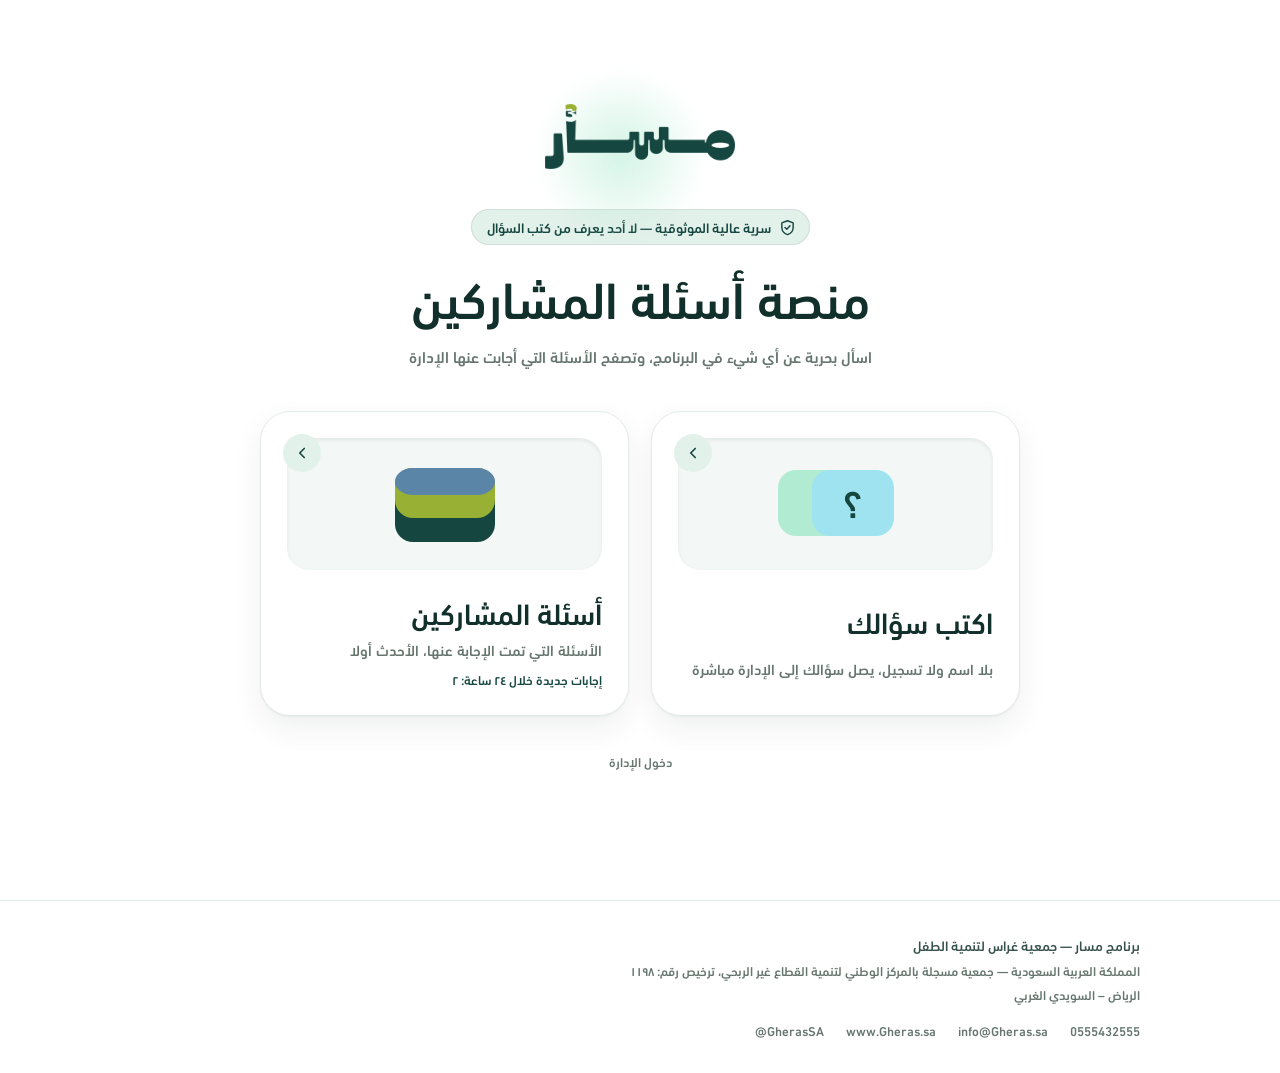
==== masar/public/index.html @ c7482630 "Masar: white background, remove pattern, default to light mode Co-Authored-By: Claude Opus 5.5 <nore" ====
<!doctype html>
<html lang="ar" dir="rtl">
<head>
  <meta charset="utf-8">
  <meta name="viewport" content="width=device-width, initial-scale=1, viewport-fit=cover">
  <meta name="theme-color" content="#FFFFFF">
  <meta name="robots" content="noindex, nofollow">
  <meta name="referrer" content="no-referrer">
  <title>أسئلة مسار</title>
  <link rel="icon" type="image/png" sizes="32x32" href="assets/favicon-32.png">
  <link rel="icon" type="image/png" sizes="64x64" href="assets/favicon-64.png">
  <link rel="apple-touch-icon" href="assets/apple-touch-icon.png">
  <link rel="preload" href="assets/fonts/din-next-arabic.woff2" as="font" type="font/woff2" crossorigin>
  <script>
    try { var t = localStorage.getItem("masar-theme"); document.documentElement.setAttribute("data-theme", t === "dark" ? "dark" : "light"); } catch (e) { document.documentElement.setAttribute("data-theme", "light"); }
  </script>
  <link rel="stylesheet" href="styles.css">
</head>
<body>

  <!-- الشريط العلوي -->
  <header class="topbar" id="topbar" hidden>
    <div class="topbar-inner">
      <a href="#" aria-label="الرئيسية"><img class="topbar-logo logo-color" src="assets/logo.png" alt="مسار"><img class="topbar-logo logo-white" src="assets/logo-white.png" alt="" aria-hidden="true"></a>
      <div class="topbar-title" id="topbarTitle"></div>
      <div class="topbar-end">
        <button class="topbar-back" id="backBtn" type="button"><svg viewBox="0 0 24 24" aria-hidden="true"><path d="m9 6 6 6-6 6"/></svg>الرئيسية</button>
        <button class="tt" id="themeToggle" type="button" aria-label="الوضع الليلي" aria-pressed="false">
          <span class="tt-hole" aria-hidden="true"></span>
          <svg class="tt-man" viewBox="0 0 12 22" aria-hidden="true">
            <circle cx="6" cy="3.2" r="2.6"/>
            <path class="tt-body" d="M6 6v7.5"/>
            <path class="tt-arm" d="M6 8.5 3 11.5M6 8.5l3 3"/>
            <path class="tt-leg tt-leg-a" d="M6 13.5 3.6 20"/>
            <path class="tt-leg tt-leg-b" d="M6 13.5 8.4 20"/>
          </svg>
          <span class="tt-knob" aria-hidden="true">
            <svg class="tt-sun" viewBox="0 0 24 24"><circle cx="12" cy="12" r="4.6"/><path d="M12 2.5v2.4M12 19.1v2.4M2.5 12h2.4M19.1 12h2.4M5.3 5.3 7 7M17 17l1.7 1.7M5.3 18.7 7 17M17 7l1.7-1.7"/></svg>
            <svg class="tt-moon" viewBox="0 0 24 24"><path d="M20 14.6A8.2 8.2 0 0 1 9.4 4a8.2 8.2 0 1 0 10.6 10.6Z"/></svg>
          </span>
        </button>
      </div>
    </div>
    <div class="progress" aria-hidden="true"><span id="progressFill"></span></div>
  </header>

  <main id="app">

    <!-- الرئيسية: الأيقونتان -->
    <section class="screen stage home" id="screenHome">
      <div class="stage-inner">
        <div class="stage-logo">
          <span class="halo" aria-hidden="true"></span>
          <img class="logo-color" src="assets/logo.png" alt="مسار"><img class="logo-white" src="assets/logo-white.png" alt="" aria-hidden="true">
        </div>
        <p class="trust-badge"><svg viewBox="0 0 24 24" aria-hidden="true"><path d="M12 2.5 4 5.5v6c0 5 3.4 9 8 10.5 4.6-1.5 8-5.5 8-10.5v-6l-8-3Z"/><path d="m8.5 12 2.5 2.5 4.5-5"/></svg>سرية عالية الموثوقية — لا أحد يعرف من كتب السؤال</p>
        <h1 class="stage-title">منصة أسئلة المشاركين</h1>
        <p class="stage-sub">اسأل بحرية عن أي شيء في البرنامج، وتصفح الأسئلة التي أجابت عنها الإدارة</p>

        <div class="tiles">
          <a class="tile" href="#ask" id="tileAsk">
            <span class="tile-go" aria-hidden="true"><svg viewBox="0 0 24 24"><path d="M15 6l-6 6 6 6"/></svg></span>
            <span class="tile-art" aria-hidden="true">
              <svg class="art-ask" viewBox="0 0 128 96">
                <rect class="back" x="6" y="14" width="74" height="66" rx="18"/>
                <rect class="front" x="40" y="14" width="82" height="66" rx="18"/>
                <path class="ln" d="M58 38h46"/>
                <path class="ln ln2" d="M58 55h30"/>
                <text class="qm" x="81" y="62" text-anchor="middle" font-size="40" font-family="Brand, sans-serif">؟</text>
                <g class="pen"><path d="M92 62 108 46l6 6-16 16-8 2Z"/></g>
              </svg>
            </span>
            <span class="tile-title">اكتب سؤالك</span>
            <span class="tile-sub">بلا اسم ولا تسجيل، يصل سؤالك إلى الإدارة مباشرة</span>
          </a>
          <a class="tile" href="#questions" id="tileList">
            <span class="tile-go" aria-hidden="true"><svg viewBox="0 0 24 24"><path d="M15 6l-6 6 6 6"/></svg></span>
            <span class="tile-art" aria-hidden="true">
              <svg class="art-list" viewBox="0 0 128 96">
                <g class="l1"><rect x="14" y="12" width="100" height="74" rx="18"/><rect class="dot" x="30" y="70" width="40" height="5" rx="2.5"/></g>
                <g class="l2"><rect x="14" y="12" width="100" height="50" rx="18"/><rect class="dot" x="30" y="47" width="54" height="5" rx="2.5"/></g>
                <g class="l3"><rect x="14" y="12" width="100" height="27" rx="18"/><rect class="dot" x="30" y="23" width="62" height="5" rx="2.5"/></g>
              </svg>
            </span>
            <span class="tile-title">أسئلة المشاركين</span>
            <span class="tile-sub">الأسئلة التي تمت الإجابة عنها، الأحدث أولا</span>
            <span class="tile-count" id="tileCount"></span>
          </a>
        </div>
        <a class="admin-link" href="admin.html">دخول الإدارة</a>
      </div>
    </section>

    <!-- اكتب سؤالك -->
    <section class="screen app" id="screenAsk" hidden>
      <div class="wrap step">
        <div class="step-hero">
          <div>
            <p class="eyebrow">اكتب سؤالك</p>
            <h1>اسأل بحرية</h1>
            <p class="lead">سؤالك يصل إلى إدارة البرنامج دون أن يعرف أحد من أنت</p>
          </div>
          <svg class="hero-art" viewBox="0 0 128 96" aria-hidden="true"><rect x="6" y="14" width="74" height="66" rx="18" fill="#B0EBD2"/><rect x="40" y="14" width="82" height="66" rx="18" fill="#9FE3F1"/><text x="81" y="62" text-anchor="middle" font-size="40" fill="#15463F" font-family="Brand, sans-serif">؟</text></svg>
        </div>

        <div class="trust" role="note">
          <span class="trust-shield" aria-hidden="true"><svg viewBox="0 0 24 24"><path d="M12 2.5 4 5.5v6c0 5 3.4 9 8 10.5 4.6-1.5 8-5.5 8-10.5v-6l-8-3Z"/><path d="m8.5 12 2.5 2.5 4.5-5"/></svg></span>
          <div>
            <h2>سرية تامة <span class="trust-level">موثوقية عالية</span> <span class="trust-meter" aria-hidden="true"><i></i><i></i><i></i><i></i><i></i></span></h2>
            <ul>
              <li>لا نطلب اسمك ولا رقمك ولا بريدك، ولا يوجد تسجيل دخول.</li>
              <li>لا يحفظ مع السؤال أي شيء يدل عليك: لا جهاز ولا عنوان إنترنت ولا ملفات تعريف.</li>
              <li>الإدارة نفسها ترى نص السؤال فقط، ولا تستطيع معرفة من كتبه.</li>
              <li>لا ينشر السؤال إلا بعد مراجعته والإجابة عنه.</li>
            </ul>
            <p class="tip">للحفاظ على سريتك: لا تكتب اسمك أو تفاصيل تدل عليك داخل السؤال.</p>
          </div>
        </div>

        <form class="card ask-card" id="askForm" novalidate>
          <div class="field">
            <label for="question">سؤالك</label>
            <textarea class="textarea" id="question" placeholder="اكتب سؤالك هنا…" autocomplete="off" spellcheck="true"></textarea>
            <div class="field-foot"><p class="hint" id="askMsg" role="alert"></p><span class="counter" id="counter"></span></div>
          </div>
          <!-- حقل فخ للبرامج الآلية، لا يراه الإنسان -->
          <div class="hp" aria-hidden="true"><label for="website">اتركه فارغا</label><input id="website" tabindex="-1" autocomplete="off"></div>
          <div class="actions">
            <p class="hint">يظهر سؤالك في «أسئلة المشاركين» بعد الإجابة عنه</p>
            <button class="btn btn-primary btn-lg btn-icon" type="submit" id="sendBtn"><svg viewBox="0 0 24 24" aria-hidden="true"><path d="M20 4 9.5 14.5M20 4l-6.5 16-4-5.5L4 10.5 20 4Z"/></svg>إرسال السؤال</button>
          </div>
        </form>
      </div>
    </section>

    <!-- أسئلة المشاركين -->
    <section class="screen app" id="screenList" hidden>
      <div class="wrap step">
        <div class="step-hero">
          <div>
            <p class="eyebrow">أسئلة المشاركين</p>
            <h1>أسئلة وإجابات</h1>
            <p class="lead" id="listLead">الأسئلة التي أجابت عنها إدارة البرنامج</p>
          </div>
          <div class="axis-num" id="totalNum" aria-hidden="true"></div>
        </div>

        <div class="tabs" role="tablist" aria-label="تصنيف الأسئلة">
          <button class="tab" role="tab" id="tabRecent" aria-selected="true" aria-controls="listHost" data-tab="recent"><span class="tab-t">الأحدث<small>آخر ٢٤ ساعة</small></span><span class="tab-count hot" id="cRecent">٠</span></button>
          <button class="tab" role="tab" id="tabAll" aria-selected="false" aria-controls="listHost" data-tab="all"><span class="tab-t">كل الأسئلة المجابة<small>الأرشيف كاملا</small></span><span class="tab-count" id="cAll">٠</span></button>
        </div>
        <div class="search">
          <svg viewBox="0 0 24 24" aria-hidden="true"><circle cx="11" cy="11" r="6.5"/><path d="m20 20-4.2-4.2"/></svg>
          <input class="input" id="search" type="search" placeholder="ابحث في الأسئلة والإجابات" aria-label="بحث">
        </div>
        <div class="list" id="listHost" role="tabpanel" aria-live="polite"></div>
        <div class="more" id="moreWrap" hidden><button class="btn btn-ghost" id="moreBtn" type="button">عرض المزيد</button></div>
      </div>
    </section>

    <!-- بعد الإرسال -->
    <section class="screen stage" id="screenSent" hidden>
      <div class="stage-inner">
        <svg class="done-mark" viewBox="0 0 120 120" aria-hidden="true">
          <circle cx="60" cy="60" r="54" fill="none" stroke-width="5"/>
          <path d="M38 62 L54 78 L84 46" fill="none" stroke-width="7" stroke-linecap="round" stroke-linejoin="round"/>
        </svg>
        <p class="stage-kicker">وصل سؤالك</p>
        <h1 class="stage-title">شكرا لك</h1>
        <p class="stage-sub">ستراجعه الإدارة وتجيب عنه، ثم يظهر مع إجابته في «أسئلة المشاركين». لم يحفظ أي شيء يدل عليك.</p>
        <p class="ref"></p>
        <div style="display:flex;gap:12px;flex-wrap:wrap">
          <button class="btn btn-onstage" id="againBtn" type="button">سؤال آخر</button>
          <button class="btn btn-onstage" id="toListBtn" type="button">أسئلة المشاركين</button>
        </div>
      </div>
    </section>
  </main>

  <!-- مشهد التوصيل أثناء الإرسال -->
  <div class="overlay" id="overlay" hidden>
    <div class="courier-wrap" role="status" aria-live="polite">
      <div class="courier-pill" id="courierPill">
        <span class="btn-label"><i class="dot"></i><span>إرسال السؤال</span></span>
        <div class="courier-scene" aria-hidden="true">
          <span class="ground"></span>
          <svg class="sender" id="sender" viewBox="0 0 16 30">
            <circle class="head" cx="8" cy="4" r="3.2"/>
            <path d="M8 7.5V18"/>
            <path class="arm arm-r" d="M8 10.5 12 14"/><path class="arm arm-l" d="M8 10.5 4.5 15"/>
            <path class="leg leg-a" d="M8 18 5 27"/><path class="leg leg-b" d="M8 18l3 9"/>
          </svg>
          <span class="parcel" id="parcel"><i></i></span>
          <div class="scooter" id="scooter">
            <span class="speed"><i></i><i></i><i></i></span>
            <svg viewBox="0 0 120 54">
              <rect class="rack" x="6" y="22" width="34" height="14" rx="3"/>
              <rect class="stripe" x="10" y="27" width="10" height="2.4" rx="1.2"/>
              <path class="deck" d="M24 41h70"/>
              <rect class="seatbox" x="44" y="27" width="24" height="9" rx="4.5"/>
              <path class="body" d="M66 36c8 0 14-1 20-6"/>
              <rect class="lamp" x="62" y="31" width="13" height="4" rx="2"/>
              <path class="stem" d="M94 41 88 14M84 14h8"/>
              <g class="rider">
                <circle class="head" cx="58" cy="7" r="3.6"/>
                <path d="M57.5 11 55 26"/>
                <path d="M55 26h9l2 9"/>
                <path d="M57 15 87 15"/>
                <path class="rider-wave" d="M57 13.5l7-7"/>
              </g>
              <circle class="wheel" cx="22" cy="44" r="7"/><circle class="hub" cx="22" cy="44" r="2.4"/>
              <circle class="wheel" cx="96" cy="44" r="7"/><circle class="hub" cx="96" cy="44" r="2.4"/>
            </svg>
          </div>
        </div>
      </div>
      <p class="courier-label" id="overlayText">جار الإرسال…</p>
      <div class="bar" id="courierBar"><span id="overlayBar"></span></div>
    </div>
  </div>

  <div class="toast" id="toast" role="status" aria-live="polite"></div>

  <footer class="footer" id="footer">
    <div class="footer-inner">
      <div class="footer-text">
        <strong>برنامج مسار — جمعية غراس لتنمية الطفل</strong>
        <span>المملكة العربية السعودية — جمعية مسجلة بالمركز الوطني لتنمية القطاع غير الربحي، ترخيص رقم: ١١٩٨</span>
        <span>الرياض – السويدي الغربي</span>
      </div>
      <div class="footer-links">
        <a href="tel:0555432555" dir="ltr">0555432555</a>
        <a href="mailto:info@Gheras.sa" dir="ltr">info@Gheras.sa</a>
        <a href="https://www.Gheras.sa" target="_blank" rel="noopener noreferrer" dir="ltr">www.Gheras.sa</a>
        <a href="https://x.com/GherasSA" target="_blank" rel="noopener noreferrer" dir="ltr">@GherasSA</a>
      </div>
    </div>
  </footer>

  <script src="config.js"></script>
  <script src="kit.js"></script>
  <script src="api.js"></script>
  <script src="app.js"></script>
</body>
</html>
---- masar/public/styles.css ----
/* منصة أسئلة مسار — مبنية على واجهة غراس بهوية برنامج مسار
   ألوان الهوية: أخضر داكن #15463F، زيتوني #98B034، أزرق #5B85A7، نعناعي #B0EBD2، سماوي #9FE3F1 */

@font-face {
  font-family: "Brand";
  src: url("assets/fonts/din-next-arabic.woff2") format("woff2");
  font-weight: 100 900;
  font-display: swap;
}

/* ——— الوضع النهاري ——— */
:root {
  --deep: #15463F;
  --olive: #98B034;
  --blue: #5B85A7;
  --mint: #B0EBD2;
  --sky: #9FE3F1;
  /* أسماء الحزمة الأصلية مربوطة بألوان مسار */
  --navy: #15463F;
  --teal: #5B85A7;
  --green: #98B034;
  --lime: #B0EBD2;
  --gray: #6B7B77;
  --stage-a: #1D5A50;
  --stage-b: #0B2A25;

  --bg: #FFFFFF;
  --surface: #FFFFFF;
  --well: #F3F7F5;
  --field: #F6FAF8;
  --ink: #12302B;
  --ink-2: #36504B;
  --muted: #66766F;
  --line: #D2DED9;
  --line-soft: #E3EBE8;
  --accent: #15463F;
  --accent-ink: #FFFFFF;
  --sel-bg: #EAF4EF;
  --chip: #E3F1EB;
  --danger: #C4332B;
  --danger-bg: #FBEDEC;
  --ok: #98B034;
  --raise: 0 1px 2px rgba(12, 40, 35, .05), 0 12px 30px rgba(12, 40, 35, .07);
  --inset: inset 0 2px 4px rgba(12, 40, 35, .07);
  --knob: 0 2px 6px rgba(12, 40, 35, .14), inset 0 1px 0 #FFFFFF;
  --glow: 0 0 0 4px rgba(21, 70, 63, .14);
  --neu-out: 12px 12px 26px rgba(140, 170, 160, .45), -12px -12px 26px rgba(255, 255, 255, .95);
  --tt-track: #D9E6E1;
  --tt-knob: #FFFFFF;
  --tt-man: #12302B;

  --radius-xl: 26px;
  --radius-lg: 18px;
  --radius-md: 14px;
  --ease: cubic-bezier(.25, .1, .25, 1);
  --ease-out: cubic-bezier(.16, 1, .3, 1);
  --gutter: max(16px, min(4vw, 40px));
  --dock-h: 76px;
  color-scheme: light;
}

/* ——— الوضع الليلي (يتبع النظام ما لم يختر المستخدم) ——— */
@media (prefers-color-scheme: dark) {
  :root:not([data-theme="light"]) {
    --teal: #9FE3F1;
    --bg: #081814;
    --surface: #0F241F;
    --well: #0C1E1A;
    --field: #0A1A16;
    --ink: #EDF5F2;
    --ink-2: #C2D4CE;
    --muted: #8AA19A;
    --line: #22413A;
    --line-soft: #183129;
    --accent: #B0EBD2;
    --accent-ink: #0B2A25;
    --sel-bg: #10342D;
    --chip: #143B33;
    --danger: #F0675E;
    --danger-bg: #2A1517;
    --raise: inset 0 1px 0 rgba(255, 255, 255, .03), 0 16px 36px rgba(0, 0, 0, .45);
    --inset: inset 0 2px 6px rgba(0, 0, 0, .55);
    --knob: 0 4px 10px rgba(0, 0, 0, .5), inset 0 1px 0 rgba(255, 255, 255, .06);
    --glow: 0 0 0 4px rgba(176, 235, 210, .14), 0 0 22px rgba(176, 235, 210, .28);
    --neu-out: 12px 12px 26px rgba(0, 0, 0, .5), -10px -10px 22px rgba(255, 255, 255, .035);
    --tt-track: #071411;
    --tt-knob: #16302A;
    --tt-man: #EDF5F2;
    color-scheme: dark;
  }
}
:root[data-theme="dark"] {
  --teal: #9FE3F1;
  --bg: #081814;
  --surface: #0F241F;
  --well: #0C1E1A;
  --field: #0A1A16;
  --ink: #EDF5F2;
  --ink-2: #C2D4CE;
  --muted: #8AA19A;
  --line: #22413A;
  --line-soft: #183129;
  --accent: #B0EBD2;
  --accent-ink: #0B2A25;
  --sel-bg: #10342D;
  --chip: #143B33;
  --danger: #F0675E;
  --danger-bg: #2A1517;
  --raise: inset 0 1px 0 rgba(255, 255, 255, .03), 0 16px 36px rgba(0, 0, 0, .45);
  --inset: inset 0 2px 6px rgba(0, 0, 0, .55);
  --knob: 0 4px 10px rgba(0, 0, 0, .5), inset 0 1px 0 rgba(255, 255, 255, .06);
  --glow: 0 0 0 4px rgba(176, 235, 210, .14), 0 0 22px rgba(176, 235, 210, .28);
  --neu-out: 12px 12px 26px rgba(0, 0, 0, .5), -10px -10px 22px rgba(255, 255, 255, .035);
  --tt-track: #071411;
  --tt-knob: #16302A;
  --tt-man: #EDF5F2;
  color-scheme: dark;
}

/* الشعار المناسب لكل وضع */
.logo-white { display: none; }
:root[data-theme="dark"] .logo-white { display: block; }
:root[data-theme="dark"] .logo-color { display: none; }
@media (prefers-color-scheme: dark) {
  :root:not([data-theme="light"]) .logo-white { display: block; }
  :root:not([data-theme="light"]) .logo-color { display: none; }
}

* { box-sizing: border-box; }
html { -webkit-text-size-adjust: 100%; }
body {
  margin: 0;
  font-family: "Brand", "Segoe UI", Tahoma, system-ui, sans-serif;
  font-weight: 500;
  font-synthesis: none;
  color: var(--ink);
  background: var(--bg);
  line-height: 1.7;
  -webkit-font-smoothing: antialiased;
  transition: background-color .5s var(--ease), color .5s var(--ease);
}
img { max-width: 100%; display: block; }
button, input, textarea { font: inherit; color: inherit; }
[hidden] { display: none !important; }
.sr-only { position: absolute; width: 1px; height: 1px; overflow: hidden; clip: rect(0 0 0 0); white-space: nowrap; }
:focus-visible { outline: 3px solid var(--teal); outline-offset: 3px; border-radius: 10px; }

/* ——— الأزرار ——— */
.btn {
  border: 0; cursor: pointer; border-radius: 980px;
  padding: 12px 26px; font-size: 17px; min-height: 48px;
  transition: background-color .25s var(--ease), color .25s, transform .15s var(--ease), box-shadow .25s, opacity .2s;
}
.btn:active { transform: scale(.97); }
.btn:disabled { opacity: .4; cursor: default; }
.btn-primary { background: var(--accent); color: var(--accent-ink); box-shadow: var(--knob); }
.btn-primary:hover { box-shadow: var(--glow); }
.btn-ghost { background: transparent; color: var(--accent); }
.btn-ghost:hover { background: var(--well); }

/* ——— المسرح: الدخول والخاتمة ——— */
.stage {
  --mx: 50%; --my: 32%;
  position: relative; overflow: hidden; isolation: isolate;
  min-height: 100svh;
  display: grid; align-items: center; justify-items: center; text-align: start;
  padding: 72px var(--gutter) 96px;
  color: #FFFFFF;
  background: radial-gradient(120% 100% at 100% 0%, var(--stage-a) 0%, #15463F 45%, var(--stage-b) 100%);
}
.stage::before { /* الإضاءة التي تتبع المؤشر */
  content: ""; position: absolute; inset: 0; z-index: -1; pointer-events: none;
  background: radial-gradient(circle 420px at var(--mx) var(--my), rgba(176, 235, 210, .20), rgba(176, 235, 210, .06) 45%, transparent 70%);
}
.stage-inner { position: relative; width: min(1080px, 100%); display: grid; justify-items: start; animation: rise .9s var(--ease-out) both; }
.stage-inner > * { max-width: 460px; }
@keyframes rise { from { opacity: 0; transform: translateY(18px); } to { opacity: 1; transform: none; } }
.stage-logo { position: relative; width: 150px; margin: 0 0 56px; justify-self: center; }
.stage-logo img { position: relative; width: 100%; }
.halo {
  position: absolute; width: 180px; height: 180px; border-radius: 50%;
  top: 50%; inset-inline-start: 50%; margin: -90px -90px 0 0;
  background: radial-gradient(circle, rgba(176, 235, 210, .45), rgba(176, 235, 210, 0) 68%);
  filter: blur(6px);
  transform: translate(var(--hx, 0px), var(--hy, 0px));
  transition: transform .2s linear;
}
.stage-kicker {
  margin: 0 0 6px; font-size: clamp(15px, 1.7vw, 17px); color: var(--mint);
}
.stage-title { font-size: clamp(36px, 5vw, 52px); line-height: 1.25; margin: 0 0 14px; font-weight: 500; color: #FFFFFF; }
.stage-sub { margin: 0; max-width: 34ch; font-size: clamp(14px, 1.6vw, 16px); line-height: 1.8; color: rgba(255, 255, 255, .6); }
/* بطاقة الدخول (نيومورفيزم كحلي) */
.login-card {
  position: relative; width: min(460px, 100%);
  padding: 34px 30px 26px; border-radius: 30px;
  background: linear-gradient(145deg, #1B574D, #113C35);
  border: 1px solid rgba(255, 255, 255, .06);
  box-shadow: 24px 24px 48px rgba(2, 16, 13, .55), -14px -14px 36px rgba(110, 190, 165, .10);
  transition: transform .5s var(--ease-out), opacity .45s var(--ease);
}
.login-card.card-hide { transform: scale(.92) translateY(20px); opacity: 0; pointer-events: none; }
.login-card .stage-title { font-size: clamp(30px, 4.2vw, 42px); }
.login-card.shake { animation: shake .45s; }
@keyframes shake { 20%, 60% { transform: translateX(-8px); } 40%, 80% { transform: translateX(8px); } }
.gate-form { margin: 26px 0 0; }
.login-label { display: block; font-size: 14px; color: rgba(255, 255, 255, .62); margin: 0 0 10px; }
.code-well {
  position: relative; height: 58px; border-radius: 18px;
  background: rgba(3, 20, 17, .35);
  box-shadow: inset 6px 6px 12px rgba(2, 16, 13, .55), inset -5px -5px 12px rgba(120, 200, 175, .10);
  transition: box-shadow .3s;
}
.code-well:focus-within { box-shadow: inset 6px 6px 12px rgba(2, 16, 13, .55), inset -5px -5px 12px rgba(120, 200, 175, .10), 0 0 0 2px rgba(176, 235, 210, .45); }
.code-well input {
  width: 100%; height: 100%; border: 0; outline: 0; background: transparent; color: #FFFFFF;
  font-size: 18px; padding-block: 0; padding-right: 18px; padding-left: 54px; text-align: start; letter-spacing: .12em;
}
.code-well input::placeholder { color: rgba(255, 255, 255, .4); letter-spacing: 0; }

/* الرجل والدفتر داخل الخانة */
.note-man {
  position: absolute; left: 16px; bottom: 7px; width: 24px; height: 33px; overflow: visible;
  fill: none; stroke: rgba(255, 255, 255, .85); stroke-width: 1.7; stroke-linecap: round; stroke-linejoin: round;
  pointer-events: none;
}
.note-man .head, .walker .head, .sender .head, .rider .head { fill: var(--mint); stroke: none; filter: drop-shadow(0 0 3px rgba(176, 235, 210, .9)); }
.note-man .arm-note { transform-origin: 9px 10px; transform: rotate(62deg); transition: transform .45s cubic-bezier(.34, 1.56, .64, 1); }
.note-man .notebook { fill: var(--lime); stroke: none; }
.note-man .pen { stroke: #0B2A25; stroke-width: 1; opacity: .7; }
.note-man .head { transition: transform .4s var(--ease-out); transform-origin: 9px 4px; }
.code-well:focus-within .note-man .arm-note { transform: rotate(0deg); }
.code-well:focus-within .note-man .head { transform: translate(1px, .5px); }
.note-man.write .arm-note { animation: scribble .26s ease-in-out; }
.note-man.write .pen { animation: penline .26s steps(2) ; }
@keyframes scribble { 0% { transform: rotate(0); } 40% { transform: rotate(-7deg) translateY(-.6px); } 100% { transform: rotate(0); } }
@keyframes penline { 50% { opacity: .2; } }
.login-card.shake .note-man .head { animation: nope .45s; }
@keyframes nope { 25%, 75% { transform: translateX(-1.2px); } 50% { transform: translateX(1.2px); } }

/* زر البوابة */
.portal-btn {
  position: relative; display: block; width: 100%; height: 70px; margin: 22px 0 0; padding: 0;
  border: 0; border-radius: 22px; cursor: pointer; overflow: hidden; color: #FFFFFF;
  background: linear-gradient(145deg, rgba(255, 255, 255, .07), rgba(255, 255, 255, .02));
  box-shadow: 10px 10px 22px rgba(2, 16, 13, .55), -8px -8px 20px rgba(110, 190, 165, .12);
  transition: box-shadow .3s, transform .15s;
}
.portal-btn:hover { box-shadow: 10px 10px 22px rgba(2, 16, 13, .55), -8px -8px 20px rgba(110, 190, 165, .12), 0 0 0 1px rgba(176, 235, 210, .35); }
.portal-btn:active { transform: scale(.99); }
.portal-btn.playing { cursor: default; box-shadow: inset 6px 6px 14px rgba(2, 16, 13, .5), inset -5px -5px 12px rgba(120, 200, 175, .10); }
.btn-label { position: absolute; inset: 0; display: flex; align-items: center; justify-content: center; gap: 12px; font-size: 18px; letter-spacing: .02em; transition: opacity .25s, transform .3s; }
.btn-label .dot { width: 8px; height: 8px; border-radius: 50%; background: var(--mint); box-shadow: 0 0 10px rgba(176, 235, 210, .9); }
.playing .btn-label { opacity: 0; transform: translateY(-6px); }
.portal-scene { position: absolute; inset: 0; direction: ltr; opacity: 0; transition: opacity .3s .1s; }
.playing .portal-scene { opacity: 1; }
.portal-scene .ground { position: absolute; left: 12%; right: 12%; bottom: 15px; height: 1.5px; background: rgba(255, 255, 255, .22); border-radius: 2px; }
.door { position: absolute; left: 50%; bottom: 15px; width: 28px; height: 44px; margin-left: -14px; border: 2px solid rgba(255, 255, 255, .6); border-bottom: 0; border-radius: 4px 4px 0 0; }
.door-light { position: absolute; inset: 0; background: radial-gradient(ellipse at 50% 60%, #E2F8EE, var(--mint) 55%, rgba(176, 235, 210, .2)); opacity: 0; transition: opacity .35s; }
.door-panel { position: absolute; inset: 0; background: #226054; transform-origin: left center; transition: transform .45s var(--ease-out); }
.door-panel i { position: absolute; right: 4px; top: 50%; width: 3px; height: 3px; border-radius: 50%; background: var(--mint); }
.door.open .door-light { opacity: 1; }
.door.open { box-shadow: 0 0 22px rgba(176, 235, 210, .55); }
.door.open .door-panel { transform: scaleX(.16); }
.walker {
  position: absolute; bottom: 15px; left: 16%; width: 19px; height: 36px; overflow: visible;
  fill: none; stroke: rgba(255, 255, 255, .92); stroke-width: 1.9; stroke-linecap: round; stroke-linejoin: round;
  transition: left 1.15s linear, transform .4s var(--ease), opacity .4s;
}
.walker .leg, .sender .leg { transform-origin: 8px 18px; }
.walker .arm { transform-origin: 8px 10px; }
.walker.walking .arm-a { animation: legA .3s ease-in-out infinite alternate-reverse; }
.walker.walking .arm-b { animation: legA .3s ease-in-out infinite alternate; }
.walker.walking .leg-a, .sender.walking .leg-a { animation: legA .3s ease-in-out infinite alternate; }
.walker.walking .leg-b, .sender.walking .leg-b { animation: legA .3s ease-in-out infinite alternate-reverse; }
.walker.at-door { left: calc(50% - 30px); }
.walker.enter { left: calc(50% - 9px); transform: scale(.7); opacity: 0; transition: left .45s linear, transform .45s .1s, opacity .35s .15s; }
.walker.bump { left: calc(50% - 36px); transition: left .15s ease-out; }
.walker.back { left: 16%; transform: scaleX(-1); transition: left .9s linear; }
.portal-caption { text-align: center; font-size: 14px; color: rgba(255, 255, 255, .5); margin: 14px 0 0; transition: opacity .2s; }
.portal-caption.hide { opacity: 0; }
.form-msg { min-height: 24px; margin: 6px 0 0; font-size: 15px; color: #FFB4AE; text-align: center; }
.done-mark { width: 84px; height: 84px; margin: 0 0 30px; }
.done-mark circle { stroke: var(--mint); stroke-dasharray: 340; stroke-dashoffset: 340; animation: draw 1s var(--ease-out) forwards; }
.done-mark path { stroke: var(--green); stroke-dasharray: 80; stroke-dashoffset: 80; animation: draw .6s .7s var(--ease-out) forwards; }
@keyframes draw { to { stroke-dashoffset: 0; } }
.ref { color: rgba(255, 255, 255, .6); font-size: 15px; margin: 18px 0 28px; }
.ref bdi { color: #FFFFFF; letter-spacing: .04em; }
.btn-onstage { background: transparent; color: #FFFFFF; box-shadow: inset 0 0 0 1.5px rgba(255, 255, 255, .45); }
.btn-onstage:hover { box-shadow: inset 0 0 0 1.5px var(--mint), 0 0 24px rgba(176, 235, 210, .3); }

/* ——— الشريط العلوي ——— */
.topbar {
  position: sticky; top: env(safe-area-inset-top, 0px); z-index: 40;
  background: var(--surface);
  border-bottom: 1px solid var(--line-soft);
  transition: background-color .5s var(--ease), border-color .5s;
}
body::before { content: ""; position: fixed; inset: 0 0 auto; height: env(safe-area-inset-top, 0px); z-index: 41; background: var(--surface); }
.topbar-inner {
  max-width: 1080px; margin: 0 auto; height: 60px;
  padding-left: max(var(--gutter), env(safe-area-inset-left, 0px));
  padding-right: max(var(--gutter), env(safe-area-inset-right, 0px));
  display: grid; grid-template-columns: auto 1fr auto; align-items: center; gap: 16px;
}
.topbar-logo { height: 30px; width: auto; }
.topbar-title { font-size: 15px; color: var(--ink-2); text-align: center; white-space: nowrap; overflow: hidden; text-overflow: ellipsis; min-width: 0; }
.topbar-end { display: flex; align-items: center; gap: 12px; }
.topbar-save { font-size: 13px; color: var(--muted); transition: opacity .4s; opacity: 0; }
.progress { height: 3px; background: var(--line-soft); overflow: hidden; }
.progress span { display: block; height: 100%; width: 0; background: var(--accent); transition: width .6s var(--ease-out); }

/* ——— زر الوضع الليلي والنهاري ——— */
.tt {
  position: relative; flex: none; width: 86px; height: 40px; padding: 0;
  border: 0; border-radius: 980px; cursor: pointer; overflow: hidden; direction: ltr;
  background: var(--tt-track);
  box-shadow: inset 0 2px 6px rgba(0, 0, 0, .22), inset 0 -1px 0 rgba(255, 255, 255, .05);
  transition: background-color .5s var(--ease);
}
.tt-knob {
  position: absolute; top: 5px; left: 5px; width: 30px; height: 30px; border-radius: 50%;
  background: var(--tt-knob); box-shadow: var(--knob);
  display: grid; place-items: center;
  transition: transform .5s cubic-bezier(.5, 0, .2, 1.2), background-color .5s, box-shadow .5s;
}
.tt-knob svg { position: absolute; width: 18px; height: 18px; transition: opacity .35s, transform .5s var(--ease-out); }
.tt-sun { fill: none; stroke: var(--green); stroke-width: 2; stroke-linecap: round; }
.tt-sun circle { fill: var(--green); }
.tt-moon { fill: var(--sky); filter: drop-shadow(0 0 4px rgba(176, 235, 210, .7)); }
.tt-hole {
  position: absolute; right: 9px; bottom: 9px; width: 20px; height: 6px; border-radius: 50%;
  background: radial-gradient(ellipse at 50% 40%, #000 55%, #03110E 100%);
  box-shadow: 0 1px 0 rgba(176, 235, 210, .35);
  transition: opacity .3s;
}
.tt-man {
  position: absolute; left: 44px; bottom: 9px; width: 10px; height: 19px; overflow: visible;
  fill: var(--tt-man); stroke: var(--tt-man); stroke-width: 1.8; stroke-linecap: round;
  transform-origin: 50% 100%;
  transition: transform .7s linear, opacity .25s;
}
.tt-man path { fill: none; }
.tt-leg { transform-origin: 6px 13.5px; }
/* الحالات: الليل = القمر يسارا والرجل واقف؛ النهار = الشمس يمينا والرجل داخل الحفرة */
.tt[data-state="dark"] .tt-sun { opacity: 0; transform: rotate(-90deg) scale(.5); }
.tt[data-state="dark"] .tt-moon { opacity: 1; }
.tt[data-state="light"] .tt-knob { transform: translateX(46px); }
.tt[data-state="light"] .tt-moon { opacity: 0; transform: rotate(60deg) scale(.5); }
.tt[data-state="light"] .tt-sun { opacity: 1; }
.tt[data-state="light"] .tt-man { transform: translate(22px, 2px) scale(.6, .05); opacity: 0; }
.tt[data-state="light"] .tt-hole { opacity: 0; }
.tt .tt-man.walk { transform: translateX(22px); }
.tt .tt-man.walk .tt-leg-a, .tt .tt-man.back .tt-leg-a { animation: legA .28s ease-in-out infinite alternate; }
.tt .tt-man.walk .tt-leg-b, .tt .tt-man.back .tt-leg-b { animation: legA .28s ease-in-out infinite alternate-reverse; }
.tt .tt-man.sink { transform: translate(22px, 2px) scale(.6, .05); opacity: 0; transition: transform .3s ease-in, opacity .3s ease-in; }
.tt .tt-man.pop { transform: translateX(22px); opacity: 1; transition: transform .25s var(--ease-out), opacity .15s; }
.tt .tt-man.back { transform: translateX(0); }
@keyframes legA { from { transform: rotate(-18deg); } to { transform: rotate(18deg); } }

/* ——— الخطوات ——— */
.steps { padding-bottom: calc(var(--dock-h) + 60px); }
.step { animation: stepIn .55s var(--ease-out); }
@keyframes stepIn { from { opacity: 0; transform: translateY(14px); } to { opacity: 1; transform: none; } }
.wrap {
  max-width: 900px; margin: 0 auto;
  padding-left: max(var(--gutter), env(safe-area-inset-left, 0px));
  padding-right: max(var(--gutter), env(safe-area-inset-right, 0px));
}
.step-hero { padding-block: clamp(44px, 7vw, 84px) 22px; display: grid; grid-template-columns: 1fr auto; align-items: end; gap: 20px; }
.eyebrow { color: var(--accent); font-size: 15px; margin: 0 0 6px; }
.step-hero h1 { font-size: clamp(32px, 5.6vw, 58px); line-height: 1.18; margin: 0 0 10px; font-weight: 500; text-wrap: balance; }
.step-hero p.lead { font-size: clamp(17px, 2vw, 20px); color: var(--muted); margin: 0; }
.axis-num { font-size: clamp(84px, 12vw, 140px); line-height: .82; color: var(--accent); user-select: none; }

/* خريطة أسئلة المحور */
.qmap { display: flex; flex-wrap: wrap; gap: 8px; margin-top: 18px; }
.qmap button {
  width: 30px; height: 30px; border-radius: 50%; border: 0; cursor: pointer; padding: 0;
  background: var(--well); color: var(--muted); font-size: 12px;
  box-shadow: var(--inset);
  transition: background-color .3s, color .3s, transform .2s, box-shadow .3s;
}
.qmap button:hover { transform: translateY(-1px); }
.qmap button.done { background: var(--accent); color: var(--accent-ink); box-shadow: var(--knob); }
.qmap button.bad { box-shadow: 0 0 0 2px var(--danger); }

.safety-note {
  display: flex; gap: 12px; align-items: flex-start;
  background: var(--surface); border-radius: var(--radius-lg); box-shadow: var(--raise);
  padding: 16px 20px; margin: 0 0 22px; color: var(--ink-2); font-size: 16px;
  border-inline-start: 4px solid var(--teal);
}
.safety-note svg { flex: none; margin-top: 3px; stroke: var(--teal); }

/* بطاقة السؤال */
.q {
  background: var(--surface); border-radius: var(--radius-xl); box-shadow: var(--raise);
  padding: clamp(22px, 3.6vw, 36px); margin-bottom: 18px;
  scroll-margin-top: 90px;
  transition: box-shadow .35s var(--ease), background-color .5s, opacity .35s;
}
.q.missing { box-shadow: 0 0 0 2px var(--danger), var(--raise); }
.q-head { display: flex; gap: 14px; align-items: baseline; }
.q-num {
  flex: none; font-size: 14px; color: var(--accent); background: var(--chip);
  border-radius: 980px; padding: 3px 12px; min-width: 52px; text-align: center;
}
.q-text { font-size: clamp(19px, 2.3vw, 22px); line-height: 1.55; margin: 0; font-weight: 500; text-wrap: pretty; }
.q-note { margin: 10px 0 0; font-size: 15px; color: var(--muted); padding-inline-start: 66px; }
.q-note.sized { color: var(--accent); }
.opts { list-style: none; margin: 22px 0 0; padding: 0; display: grid; gap: 10px; }
.opt {
  position: relative; display: flex; align-items: center; gap: 14px;
  background: var(--well); border: 1px solid var(--line-soft); border-radius: var(--radius-lg);
  padding: 12px 14px; cursor: pointer;
  transition: background-color .3s var(--ease), border-color .3s, box-shadow .3s, transform .15s var(--ease);
}
.opt:hover { border-color: var(--line); transform: translateY(-1px); }
.opt:active { transform: scale(.995); }
.opt input { position: absolute; opacity: 0; pointer-events: none; }
.opt-letter {
  flex: none; width: 38px; height: 38px; border-radius: 50%;
  display: grid; place-items: center; font-size: 16px;
  background: var(--surface); color: var(--muted); box-shadow: var(--knob);
  transition: background-color .3s var(--ease), color .3s, box-shadow .35s;
}
.opt-text { font-size: 17px; line-height: 1.55; color: var(--ink-2); transition: color .3s; }
.opt.checked { background: var(--sel-bg); border-color: var(--accent); box-shadow: var(--inset); transform: none; }
.opt.checked .opt-letter { background: var(--accent); color: var(--accent-ink); box-shadow: var(--glow); animation: pop .35s var(--ease-out); }
.opt.checked .opt-text { color: var(--ink); }
.opt.na { border-style: dashed; }
.opt.na.checked { border-color: var(--gray); border-style: solid; }
.opt.na.checked .opt-letter { background: var(--gray); color: #FFFFFF; box-shadow: none; }
.opt.locked { cursor: default; }
.opt input:focus-visible + .opt-letter { outline: 3px solid var(--teal); outline-offset: 2px; }
@keyframes pop { 0% { transform: scale(.82); } 60% { transform: scale(1.08); } 100% { transform: scale(1); } }

/* ملحق الشاهد / السبب */
.extra { display: grid; grid-template-rows: 0fr; transition: grid-template-rows .45s var(--ease-out); }
.extra.open { grid-template-rows: 1fr; }
.extra > div { min-height: 0; overflow: hidden; }
.extra-in {
  margin-top: 14px; padding: 16px; display: grid; gap: 12px;
  background: var(--well); border-radius: var(--radius-lg); box-shadow: var(--inset);
}
.extra-label { font-size: 15px; color: var(--accent); display: flex; align-items: center; gap: 8px; flex-wrap: wrap; }
.extra-label small { color: var(--muted); font-size: 13px; }

/* الحقول */
.card { background: var(--surface); border-radius: var(--radius-xl); box-shadow: var(--raise); padding: clamp(22px, 3.6vw, 36px); margin-bottom: 18px; }
.card-title { font-size: 21px; margin: 0 0 20px; font-weight: 500; }
.grid { display: grid; gap: 18px; }
.grid-2 { grid-template-columns: repeat(auto-fit, minmax(200px, 1fr)); }
.grid-3 { grid-template-columns: repeat(auto-fit, minmax(170px, 1fr)); }
.field { display: grid; gap: 8px; min-width: 0; }
.field > label, .field-label { font-size: 15px; color: var(--ink-2); }
.req { color: var(--danger); margin-inline-start: 2px; }
.input, .textarea {
  width: 100%; background: var(--field); border: 1px solid var(--line-soft); border-radius: var(--radius-md);
  padding: 13px 16px; font-size: 17px; outline: 0; min-height: 50px; color: var(--ink);
  box-shadow: var(--inset);
  transition: border-color .25s, box-shadow .25s, background-color .5s;
}
.textarea { min-height: 96px; resize: vertical; line-height: 1.6; }
.input::placeholder, .textarea::placeholder { color: var(--muted); }
.input:focus, .textarea:focus { border-color: var(--accent); box-shadow: var(--inset), var(--glow); }
.input.bad, .textarea.bad { border-color: var(--danger); background: var(--danger-bg); }
.input[dir="ltr"] { text-align: left; }
.hint { font-size: 14px; color: var(--muted); margin: 0; }

.seg { display: flex; flex-wrap: wrap; gap: 8px; }
.seg label {
  position: relative; cursor: pointer; background: var(--well); border: 1px solid var(--line-soft);
  border-radius: 980px; padding: 9px 20px; font-size: 16px; color: var(--ink-2);
  transition: background-color .25s, border-color .25s, color .25s, box-shadow .25s;
}
.seg label:hover { border-color: var(--line); }
.seg input { position: absolute; opacity: 0; pointer-events: none; }
.seg label.checked { background: var(--accent); color: var(--accent-ink); border-color: var(--accent); box-shadow: var(--glow); }
.seg label:focus-within { outline: 3px solid var(--teal); outline-offset: 2px; }
.seg.bad label { border-color: var(--danger); }

.size-cards { display: grid; grid-template-columns: repeat(auto-fit, minmax(230px, 1fr)); gap: 12px; }
.size-card {
  position: relative; cursor: pointer; background: var(--well); border: 1px solid var(--line-soft);
  border-radius: var(--radius-lg); padding: 20px;
  transition: border-color .25s, box-shadow .3s, background-color .3s;
}
.size-card:hover { border-color: var(--line); }
.size-card input { position: absolute; opacity: 0; pointer-events: none; }
.size-card.checked { background: var(--sel-bg); border-color: var(--accent); box-shadow: var(--inset); }
.size-card:focus-within { outline: 3px solid var(--teal); outline-offset: 2px; }
.size-card h4 { margin: 0 0 8px; font-size: 20px; font-weight: 500; }
.size-card p { margin: 0; color: var(--ink-2); font-size: 15px; line-height: 1.75; }
/* رسمة الحجم */
.size-scene {
  display: grid; place-items: center; height: 84px; margin: 0 0 16px; border-radius: 16px;
  background: var(--bg); box-shadow: var(--inset); overflow: hidden;
}
.ss { width: 84px; height: 63px; overflow: visible; }
.ss .ground { stroke: var(--line); stroke-width: 2; stroke-linecap: round; }
.ss .trunk { stroke: var(--navy); stroke-width: 3.2; stroke-linecap: round; fill: none; }
:root[data-theme="dark"] .ss .trunk { stroke: var(--ink-2); }
@media (prefers-color-scheme: dark) { :root:not([data-theme="light"]) .ss .trunk { stroke: var(--ink-2); } }
.ss .leaf-l, .ss .c-lime { fill: var(--lime); }
.ss .leaf-r, .ss .c-green { fill: var(--green); }
.ss .c-teal { fill: var(--teal); }
.size-card:hover .ss .sway, .size-card.checked .ss .sway { animation: sway 2.4s ease-in-out infinite alternate; }
@keyframes sway { from { transform: rotate(-3deg); } to { transform: rotate(3deg); } }
.size-card.bad { border-color: var(--danger); }
.suggest { margin-top: 14px; font-size: 15px; color: var(--ink); background: var(--well); border-inline-start: 4px solid var(--lime); border-radius: 12px; padding: 12px 16px; }
.rule-note { margin: 14px 0 0; font-size: 14px; color: var(--muted); }

/* رفع الملفات */
.drop {
  border: 1.5px dashed var(--line); border-radius: var(--radius-md); background: var(--field);
  padding: 16px; text-align: center; cursor: pointer; color: var(--muted); font-size: 15px;
  display: grid; justify-items: center; gap: 4px;
  transition: border-color .2s, color .2s;
}
.drop:hover, .drop.over { border-color: var(--teal); color: var(--ink-2); }
.drop svg { color: var(--teal); }
.files { list-style: none; margin: 0; padding: 0; display: grid; gap: 8px; }
.files:empty { display: none; }
.files li { display: flex; align-items: center; gap: 10px; background: var(--surface); border-radius: 12px; padding: 10px 14px; font-size: 15px; box-shadow: var(--knob); }
.files .fname { flex: 1; min-width: 0; overflow: hidden; text-overflow: ellipsis; white-space: nowrap; direction: ltr; text-align: right; }
.files .fsize { color: var(--muted); font-size: 13px; }
.files button { border: 0; background: var(--well); width: 28px; height: 28px; border-radius: 50%; cursor: pointer; color: var(--muted); font-size: 16px; line-height: 1; }
.files button:hover { background: var(--danger-bg); color: var(--danger); }

/* المراجعة */
.review-grid { display: grid; gap: 10px; margin-bottom: 24px; }
.review-row {
  display: grid; grid-template-columns: 1fr auto auto; gap: 16px; align-items: center;
  background: var(--surface); box-shadow: var(--raise); border-radius: var(--radius-lg);
  padding: 14px 20px; cursor: pointer; border: 0; text-align: inherit; width: 100%; color: var(--ink);
  transition: transform .2s var(--ease);
}
.review-row:hover { transform: translateY(-1px); }
.review-row .rr-t { font-size: 17px; }
.review-row .rr-c { font-size: 14px; color: var(--muted); font-variant-numeric: tabular-nums; }
.ring { width: 34px; height: 34px; }
.ring circle { fill: none; stroke-width: 4; }
.ring .bg { stroke: var(--line-soft); }
.ring .fg { stroke: var(--ok); stroke-linecap: round; transform: rotate(-90deg); transform-origin: center; transition: stroke-dashoffset .8s var(--ease-out); }
.fine { font-size: 14px; color: var(--muted); text-align: center; margin: 14px 0 0; }

/* شريط التنقل */
.dock {
  position: fixed; inset: auto 0 0 0; z-index: 40;
  background: var(--surface); border-top: 1px solid var(--line-soft);
  padding-bottom: env(safe-area-inset-bottom, 0px);
  transition: background-color .5s var(--ease);
}
.dock-inner {
  max-width: 900px; margin: 0 auto; height: var(--dock-h);
  padding-left: max(var(--gutter), env(safe-area-inset-left, 0px));
  padding-right: max(var(--gutter), env(safe-area-inset-right, 0px));
  display: flex; align-items: center; justify-content: space-between; gap: 12px;
}
.dock-count { font-size: 14px; color: var(--muted); text-align: center; font-variant-numeric: tabular-nums; }
.dock .btn-primary { min-width: 130px; }

/* النافذة والتنبيه */
/* مشهد التوصيل أثناء الإرسال */
.overlay { position: fixed; inset: 0; z-index: 60; background: var(--bg); display: grid; place-items: center; padding: var(--gutter); }
.courier-wrap { width: min(540px, 100%); display: flex; flex-direction: column; align-items: center; }
.courier-pill {
  position: relative; width: 100%; height: 128px; border-radius: 34px; overflow: hidden;
  background: var(--bg); box-shadow: var(--neu-out);
}
.courier-pill .btn-label { color: var(--ink-2); }
.courier-pill.playing .btn-label { opacity: 0; transform: translateY(-6px); }
.courier-scene { position: absolute; inset: 0; direction: ltr; opacity: 0; transition: opacity .35s .1s; }
.courier-pill.playing .courier-scene { opacity: 1; }
.courier-scene .ground { position: absolute; left: 7%; right: 7%; bottom: 27px; height: 1.5px; border-radius: 2px; background: var(--line); }
.sender {
  position: absolute; left: 12%; bottom: 27px; width: 18px; height: 34px; overflow: visible;
  fill: none; stroke: var(--ink-2); stroke-width: 1.8; stroke-linecap: round;
  transition: left 1.1s linear;
}
.sender .arm { transform-origin: 8px 10.5px; transition: transform .35s var(--ease-out); }
.parcel {
  position: absolute; left: calc(12% + 13px); bottom: 42px; width: 17px; height: 14px; border-radius: 2.5px;
  background: var(--lime); box-shadow: inset 0 -2px 0 rgba(0, 0, 0, .12);
  transition: left 1.1s linear, bottom .3s;
}
.parcel::before, .parcel::after { content: ""; position: absolute; background: var(--green); }
.parcel::before { left: 50%; top: 0; bottom: 0; width: 3px; margin-left: -1.5px; }
.parcel::after { top: 4px; left: 0; right: 0; height: 2.5px; }
.scooter { position: absolute; left: 48%; bottom: 22px; width: 136px; height: 61px; transition: left 1s cubic-bezier(.55, 0, .9, .45); }
.scooter svg { width: 100%; height: 100%; overflow: visible; display: block; }
.scooter .rack { fill: var(--navy); stroke: rgba(255, 255, 255, .15); }
.scooter .stripe, .scooter .lamp { fill: var(--teal); }
.scooter .deck { stroke: var(--ink-2); stroke-width: 4.5; stroke-linecap: round; fill: none; }
.scooter .seatbox { fill: var(--navy); }
.scooter .body { stroke: var(--navy); stroke-width: 5; stroke-linecap: round; fill: none; }
.scooter .stem { stroke: var(--ink-2); stroke-width: 3.2; stroke-linecap: round; fill: none; }
.scooter .wheel { fill: #12302B; stroke: var(--line); stroke-width: 2; }
.scooter .hub { fill: #FFFFFF; }
.rider { fill: none; stroke: var(--ink-2); stroke-width: 2.4; stroke-linecap: round; stroke-linejoin: round; }
.rider-wave { opacity: 0; transform-origin: 57px 13.5px; transition: opacity .2s; }
.scooter .speed { position: absolute; left: -34px; top: 26px; display: grid; gap: 7px; opacity: 0; transition: opacity .2s; }
.scooter .speed i { display: block; height: 2px; border-radius: 2px; background: var(--muted); }
.scooter .speed i:nth-child(1) { width: 18px; } .scooter .speed i:nth-child(2) { width: 26px; margin-left: -8px; } .scooter .speed i:nth-child(3) { width: 14px; }
/* المراحل */
.courier-pill.walk .sender { left: 31%; }
.courier-pill.walk .parcel { left: calc(31% + 13px); }
.courier-pill.hand .sender .arm-r { transform: rotate(-40deg); }
.courier-pill.hand .parcel { left: calc(48% + 19px); bottom: 56px; transition: left .5s ease-in-out, bottom .5s cubic-bezier(.3, 1.8, .5, 1); }
.courier-pill.stepback .sender { left: 25%; transition: left .5s ease-out; }
.courier-pill.stepback .sender .arm-r { transform: none; }
.courier-pill.idle .scooter svg { animation: idle .14s linear infinite alternate; }
@keyframes idle { to { transform: translateY(.7px); } }
.courier-pill.react .rider-wave { opacity: 1; animation: riderWave .22s ease-in-out infinite alternate; }
@keyframes riderWave { from { transform: rotate(-12deg); } to { transform: rotate(18deg); } }
.courier-pill.go .scooter { left: 115%; }
.courier-pill.go .parcel { left: calc(115% + 19px); transition: left 1s cubic-bezier(.55, 0, .9, .45); }
.courier-pill.go .speed { opacity: 1; animation: speed .18s linear infinite; }
@keyframes speed { 50% { transform: translateX(-5px); opacity: .5; } }
.courier-pill.go .sender .arm-l { animation: wave .3s ease-in-out infinite alternate; }
@keyframes wave { from { transform: rotate(130deg); } to { transform: rotate(165deg); } }
.courier-label { order: 3; margin: 18px 0 0; font-size: 16px; color: var(--muted); text-align: center; min-height: 26px; transition: opacity .3s; }
.courier-label.fade { opacity: 0; }
.bar { order: 2; direction: ltr; width: 72%; height: 9px; margin-top: 30px; border-radius: 9px; overflow: hidden; background: var(--well); box-shadow: var(--inset); transform: scaleY(0); opacity: 0; transition: transform .35s var(--ease-out), opacity .3s; }
.bar.active { transform: scaleY(1); opacity: 1; }
.bar span { display: block; height: 100%; width: 0; border-radius: 9px; background: linear-gradient(90deg, var(--blue), var(--green)); transition: width .6s var(--ease); }
.toast {
  position: fixed; z-index: 70; inset-inline: 0; bottom: calc(var(--dock-h) + 20px + env(safe-area-inset-bottom, 0px));
  margin: 0 auto; width: max-content; max-width: calc(100% - 32px);
  background: var(--ink); color: var(--bg); padding: 12px 22px; border-radius: 980px; font-size: 15px;
  opacity: 0; transform: translateY(10px); pointer-events: none; transition: opacity .3s, transform .3s var(--ease-out);
}
.toast.show { opacity: 1; transform: none; }

/* التذييل */
.footer { background: var(--surface); border-top: 1px solid var(--line-soft); color: var(--muted); }
.footer-inner {
  max-width: 1080px; margin: 0 auto; font-size: 13px;
  padding-block: 32px calc(32px + var(--dock-h));
  padding-left: max(var(--gutter), env(safe-area-inset-left, 0px));
  padding-right: max(var(--gutter), env(safe-area-inset-right, 0px));
  display: grid; gap: 14px;
}
.footer-text { display: grid; gap: 2px; }
.footer-text strong { color: var(--ink-2); font-weight: 500; font-size: 14px; }
.footer-links { display: flex; flex-wrap: wrap; gap: 8px 22px; }
.footer-links a { color: inherit; text-decoration: none; }
.footer-links a:hover { color: var(--accent); }
body.stage-mode .footer { background: var(--stage-b); border-color: rgba(255, 255, 255, .06); color: rgba(255, 255, 255, .55); }
body.stage-mode .footer-text strong { color: rgba(255, 255, 255, .8); }
body.stage-mode .footer-inner { padding-bottom: 32px; }

@media (max-width: 640px) {
  .step-hero { grid-template-columns: 1fr; }
  .axis-num { order: -1; font-size: 76px; }
  .q-note { padding-inline-start: 0; }
  .q-head { flex-direction: column; gap: 10px; }
  .opt-text { font-size: 16px; }
  .dock .btn { padding: 12px 18px; }
  .dock .btn-primary { min-width: 108px; }
  .topbar-title, .topbar-save { display: none; }
  .topbar-inner { grid-template-columns: auto 1fr; }
  .topbar-end { justify-content: flex-end; }
  .review-row { grid-template-columns: 1fr auto; }
  .review-row .rr-c { display: none; }
}

@media (prefers-reduced-motion: reduce) {
  *, *::before, *::after { animation: none !important; transition-duration: .01ms !important; }
}

/* ================================================================
   منصة أسئلة مسار — مكونات إضافية بنفس أسلوب الحزمة
   ================================================================ */

.stage-logo { width: 190px; }
.stage .halo { background: radial-gradient(circle, rgba(176, 235, 210, .32), rgba(176, 235, 210, 0) 68%); }

/* شارة السرية */
.trust-badge {
  display: inline-flex; align-items: center; gap: 8px;
  padding: 6px 14px 6px 16px; border-radius: 980px; font-size: 14px;
  background: rgba(176, 235, 210, .12); color: var(--mint);
  box-shadow: inset 0 0 0 1px rgba(176, 235, 210, .28);
  margin: 0 0 18px;
}
.trust-badge svg { width: 17px; height: 17px; flex: none; fill: none; stroke: currentColor; stroke-width: 2; stroke-linecap: round; stroke-linejoin: round; }

/* ——— الصفحة الرئيسية: أيقونتان ——— */
.home .stage-inner { justify-items: center; text-align: center; }
.home .stage-inner > * { max-width: 760px; }
.home .stage-logo { margin-bottom: 40px; }
.home .stage-sub { margin-inline: auto; }
.tiles { display: grid; grid-template-columns: repeat(2, minmax(0, 1fr)); gap: 22px; width: min(760px, 100%); margin-top: 40px; }
.tile {
  position: relative; display: grid; justify-items: start; gap: 6px; text-align: start;
  padding: 26px 26px 24px; border: 0; border-radius: 30px; cursor: pointer; color: #FFFFFF;
  background: linear-gradient(145deg, #1B574D, #113C35);
  border: 1px solid rgba(255, 255, 255, .06);
  box-shadow: 18px 18px 40px rgba(2, 16, 13, .5), -12px -12px 30px rgba(110, 190, 165, .08);
  transition: transform .35s var(--ease-out), box-shadow .35s;
  text-decoration: none;
}
.tile:hover { transform: translateY(-4px); box-shadow: 22px 24px 46px rgba(2, 16, 13, .55), -12px -12px 30px rgba(110, 190, 165, .1), 0 0 0 1px rgba(176, 235, 210, .3); }
.tile:active { transform: scale(.985); }
.tile-art {
  width: 100%; height: 132px; margin: 0 0 16px; border-radius: 22px; display: grid; place-items: center;
  background: rgba(3, 20, 17, .35);
  box-shadow: inset 6px 6px 12px rgba(2, 16, 13, .5), inset -5px -5px 12px rgba(120, 200, 175, .08);
}
.tile-art svg { width: 128px; height: 96px; overflow: visible; }
.tile-title { font-size: clamp(24px, 3vw, 30px); line-height: 1.3; }
.tile-sub { font-size: 15px; color: rgba(255, 255, 255, .62); line-height: 1.7; }
.tile-go {
  position: absolute; top: 22px; left: 22px; width: 38px; height: 38px; border-radius: 50%;
  display: grid; place-items: center; background: rgba(176, 235, 210, .12); color: var(--mint);
  transition: transform .35s var(--ease-out), background-color .3s;
}
.tile-go svg { width: 18px; height: 18px; fill: none; stroke: currentColor; stroke-width: 2.2; stroke-linecap: round; stroke-linejoin: round; }
.tile:hover .tile-go { transform: translateX(-4px); background: var(--mint); color: var(--deep); }
.tile-count { font-size: 13px; color: var(--mint); min-height: 20px; }

/* رسمة «اكتب سؤالك»: بطاقتا الهوية المتداخلتان، تنزاح الأمامية وتظهر أسطر الكتابة */
.art-ask .back { fill: var(--mint); transition: transform .5s var(--ease-out); }
.art-ask .front { fill: var(--sky); transition: transform .5s var(--ease-out); }
.art-ask .ln { stroke: var(--deep); stroke-width: 4; stroke-linecap: round; stroke-dasharray: 46; stroke-dashoffset: 46; transition: stroke-dashoffset .5s var(--ease-out); }
.art-ask .ln2 { stroke-dasharray: 30; stroke-dashoffset: 30; transition-delay: .12s; }
.art-ask .qm { fill: var(--deep); transition: opacity .3s; }
.art-ask .pen { transition: transform .55s var(--ease-out), opacity .3s; opacity: 0; transform: translate(-14px, 10px); }
.art-ask .pen path { fill: var(--olive); }
.tile:hover .art-ask .back, .tile:focus-visible .art-ask .back { transform: translateX(-8px); }
.tile:hover .art-ask .front, .tile:focus-visible .art-ask .front { transform: translateX(6px); }
.tile:hover .art-ask .ln, .tile:focus-visible .art-ask .ln { stroke-dashoffset: 0; }
.tile:hover .art-ask .qm, .tile:focus-visible .art-ask .qm { opacity: 0; }
.tile:hover .art-ask .pen, .tile:focus-visible .art-ask .pen { opacity: 1; transform: none; animation: penWrite .5s .45s ease-in-out 2 alternate; }
@keyframes penWrite { to { transform: translateX(-10px); } }

/* رسمة «أسئلة المشاركين»: الطبقات الثلاث تتفرق كبطاقات أسئلة */
.art-list g { transition: transform .5s var(--ease-out); }
.art-list .l1 { fill: #2E7466; }
.art-list .l2 { fill: var(--olive); }
.art-list .l3 { fill: var(--blue); }
.art-list .dot { fill: #FFFFFF; opacity: 0; transition: opacity .3s .2s; }
.tile:hover .art-list .l3, .tile:focus-visible .art-list .l3 { transform: translateY(-12px); }
.tile:hover .art-list .l2, .tile:focus-visible .art-list .l2 { transform: translateY(-2px); }
.tile:hover .art-list .l1, .tile:focus-visible .art-list .l1 { transform: translateY(8px); }
.tile:hover .art-list .dot, .tile:focus-visible .art-list .dot { opacity: .9; }

.admin-link { margin-top: 34px; font-size: 13px; color: rgba(255, 255, 255, .35); text-decoration: none; }
.admin-link:hover { color: var(--mint); }

/* ——— الشريط العلوي: زر الرجوع ——— */
.topbar-back {
  display: inline-flex; align-items: center; gap: 6px; border: 0; cursor: pointer;
  background: var(--well); color: var(--accent); border-radius: 980px; padding: 7px 14px 7px 16px; font-size: 14px;
  box-shadow: var(--inset); transition: background-color .25s;
}
.topbar-back svg { width: 16px; height: 16px; fill: none; stroke: currentColor; stroke-width: 2.2; stroke-linecap: round; stroke-linejoin: round; }
.topbar-back:hover { background: var(--chip); }
.topbar-role { font-size: 13px; color: var(--accent); background: var(--chip); border-radius: 980px; padding: 4px 12px; white-space: nowrap; }

.screen.app { padding-bottom: 60px; min-height: calc(100svh - 63px); }
.hero-art { width: clamp(96px, 14vw, 140px); height: auto; }

/* ——— بطاقة السرية ——— */
.trust {
  display: grid; grid-template-columns: auto 1fr; gap: 18px; align-items: start;
  background: var(--surface); border-radius: var(--radius-xl); box-shadow: var(--raise);
  padding: clamp(20px, 3vw, 28px); margin: 0 0 18px;
  border-inline-start: 4px solid var(--olive);
}
.trust-shield { width: 52px; height: 52px; border-radius: 16px; display: grid; place-items: center; background: var(--chip); color: var(--accent); }
.trust-shield svg { width: 28px; height: 28px; fill: none; stroke: currentColor; stroke-width: 1.9; stroke-linecap: round; stroke-linejoin: round; }
.trust h2 { margin: 0 0 4px; font-size: 20px; font-weight: 500; display: flex; align-items: center; gap: 10px; flex-wrap: wrap; }
.trust-level { font-size: 13px; color: var(--accent-ink); background: var(--accent); border-radius: 980px; padding: 2px 12px; }
.trust-meter { display: inline-flex; gap: 3px; vertical-align: middle; }
.trust-meter i { width: 6px; height: 14px; border-radius: 3px; background: var(--olive); }
.trust ul { margin: 10px 0 0; padding: 0; list-style: none; display: grid; gap: 6px; color: var(--ink-2); font-size: 15.5px; }
.trust li { display: flex; gap: 10px; align-items: baseline; }
.trust li::before { content: ""; flex: none; width: 8px; height: 8px; border-radius: 3px; background: var(--olive); transform: translateY(-2px); }
.trust .tip { margin: 12px 0 0; font-size: 14px; color: var(--muted); }

/* ——— خانة السؤال ——— */
.ask-card { position: relative; }
.ask-card .textarea { min-height: 190px; font-size: 18px; }
.counter { font-size: 13px; color: var(--muted); font-variant-numeric: tabular-nums; }
.counter.over { color: var(--danger); }
.field-foot { display: flex; justify-content: space-between; gap: 12px; align-items: center; }
.hp { position: absolute !important; width: 1px; height: 1px; overflow: hidden; clip: rect(0 0 0 0); clip-path: inset(50%); white-space: nowrap; }
.actions { display: flex; flex-wrap: wrap; gap: 12px; align-items: center; justify-content: space-between; margin-top: 22px; }
.btn-lg { min-height: 56px; padding: 14px 34px; font-size: 18px; }
.btn-icon { display: inline-flex; align-items: center; gap: 10px; }
.btn-icon svg { width: 19px; height: 19px; fill: none; stroke: currentColor; stroke-width: 2; stroke-linecap: round; stroke-linejoin: round; }

/* ——— التبويبات ——— */
.tabs {
  display: grid; grid-auto-flow: column; grid-auto-columns: 1fr; gap: 6px; padding: 6px;
  background: var(--well); border-radius: 22px; box-shadow: var(--inset); margin: 0 0 18px;
}
.tab {
  display: flex; align-items: center; justify-content: center; gap: 10px; flex-wrap: wrap;
  border: 0; cursor: pointer; border-radius: 17px; padding: 12px 14px; min-height: 56px;
  background: transparent; color: var(--muted); font-size: 16px; line-height: 1.35;
  transition: background-color .3s var(--ease), color .3s, box-shadow .3s;
}
.tab small { display: block; font-size: 12.5px; color: inherit; opacity: .8; }
.tab-t { text-align: center; }
.tab:hover { color: var(--ink); }
.tab[aria-selected="true"] { background: var(--surface); color: var(--accent); box-shadow: var(--knob); }
.tab-count {
  min-width: 26px; height: 26px; padding: 0 8px; border-radius: 980px; display: inline-grid; place-items: center;
  font-size: 13px; background: var(--chip); color: var(--accent); font-variant-numeric: tabular-nums;
}
.tab[aria-selected="true"] .tab-count { background: var(--accent); color: var(--accent-ink); }
.tab-count.hot { background: var(--olive); color: #FFFFFF; }

.search { position: relative; margin: 0 0 18px; }
.search svg { position: absolute; top: 50%; right: 16px; width: 19px; height: 19px; margin-top: -9.5px; fill: none; stroke: var(--muted); stroke-width: 2; stroke-linecap: round; pointer-events: none; }
.search .input { padding-right: 46px; }

/* ——— بطاقة سؤال وجواب ——— */
.list { display: grid; gap: 14px; }
.qa {
  background: var(--surface); border-radius: var(--radius-xl); box-shadow: var(--raise);
  padding: clamp(20px, 3vw, 30px); animation: stepIn .5s var(--ease-out) both;
}
.qa-meta { display: flex; align-items: center; gap: 10px; flex-wrap: wrap; font-size: 13px; color: var(--muted); margin: 0 0 10px; }
.chip { display: inline-flex; align-items: center; gap: 6px; font-size: 13px; color: var(--accent); background: var(--chip); border-radius: 980px; padding: 3px 12px; }
.chip.new { background: var(--olive); color: #FFFFFF; }
.chip.blue { background: rgba(91, 133, 167, .14); color: var(--blue); }
:root[data-theme="dark"] .chip.blue { color: var(--sky); }
@media (prefers-color-scheme: dark) { :root:not([data-theme="light"]) .chip.blue { color: var(--sky); } }
.qa-q { margin: 0; font-size: clamp(18px, 2.2vw, 21px); line-height: 1.65; white-space: pre-wrap; overflow-wrap: anywhere; }
.qa-a {
  margin: 16px 0 0; padding: 16px 18px; border-radius: var(--radius-lg);
  background: var(--well); box-shadow: var(--inset); border-inline-start: 4px solid var(--olive);
}
.qa-a-label { display: flex; align-items: center; gap: 8px; font-size: 14px; color: var(--accent); margin: 0 0 6px; }
.qa-a-label svg { width: 16px; height: 16px; fill: none; stroke: currentColor; stroke-width: 2; stroke-linecap: round; stroke-linejoin: round; }
.qa-a p { margin: 0; font-size: 17px; color: var(--ink-2); line-height: 1.8; white-space: pre-wrap; overflow-wrap: anywhere; }
.qa mark { background: rgba(152, 176, 52, .3); color: inherit; border-radius: 4px; padding: 0 2px; }

.more { display: flex; justify-content: center; margin-top: 18px; }

/* الحالات الفارغة والتحميل */
.empty { text-align: center; padding: 46px 20px; color: var(--muted); display: grid; justify-items: center; gap: 6px; }
.empty svg { width: 110px; height: 80px; margin-bottom: 10px; }
.empty .e1 { fill: var(--chip); } .empty .e2 { fill: var(--line); }
.empty strong { color: var(--ink-2); font-weight: 500; font-size: 18px; }
.skeleton { height: 150px; border-radius: var(--radius-xl); background: linear-gradient(90deg, var(--surface) 0%, var(--well) 50%, var(--surface) 100%); background-size: 200% 100%; box-shadow: var(--raise); animation: shimmer 1.3s linear infinite; }
@keyframes shimmer { from { background-position: 100% 0; } to { background-position: -100% 0; } }

/* ——— الإدارة ——— */
.adm-card { position: relative; }
.adm-card .textarea { min-height: 110px; }
.adm-actions { display: flex; flex-wrap: wrap; gap: 10px; justify-content: flex-start; margin-top: 16px; }
.btn-danger { background: transparent; color: var(--danger); box-shadow: inset 0 0 0 1.5px currentColor; }
.btn-danger:hover { background: var(--danger-bg); }
.btn-sm { min-height: 42px; padding: 9px 20px; font-size: 15px; }
.edit-note { font-size: 13px; color: var(--muted); margin: 6px 0 0; }
.qa.leaving { animation: leave .45s var(--ease) forwards; }
@keyframes leave { to { opacity: 0; transform: translateX(-30px) scale(.97); } }
.draft-tag { font-size: 12.5px; color: var(--olive); }
.answer-label { display: block; font-size: 15px; color: var(--ink-2); margin: 16px 0 8px; }

/* نافذة التأكيد */
.dlg {
  border: 0; padding: 0; border-radius: 28px; width: min(440px, calc(100% - 32px));
  background: var(--surface); color: var(--ink); box-shadow: 0 30px 80px rgba(0, 0, 0, .35);
}
.dlg::backdrop { background: rgba(5, 20, 17, .55); backdrop-filter: blur(3px); }
.dlg[open] { animation: rise .35s var(--ease-out); }
.dlg-in { padding: 28px 26px 22px; }
.dlg h3 { margin: 0 0 8px; font-size: 21px; font-weight: 500; }
.dlg p { margin: 0; color: var(--ink-2); font-size: 16px; }
.dlg .dlg-q { margin-top: 14px; padding: 12px 16px; border-radius: 14px; background: var(--well); box-shadow: var(--inset); font-size: 15px; color: var(--ink-2); max-height: 150px; overflow: auto; white-space: pre-wrap; }
.dlg-actions { display: flex; gap: 10px; justify-content: flex-start; margin-top: 22px; flex-wrap: wrap; }
.btn-danger-solid { background: var(--danger); color: #FFFFFF; }

.toast { bottom: calc(24px + env(safe-area-inset-bottom, 0px)); }
.footer-inner { padding-bottom: 32px; }

@media (max-width: 640px) {
  .tiles { grid-template-columns: 1fr; gap: 16px; }
  .tile-art { height: 108px; }
  .tile { padding: 20px; }
  .home .stage-logo { width: 150px; margin-bottom: 28px; }
  .trust { grid-template-columns: 1fr; }
  .topbar-inner { grid-template-columns: auto 1fr; }
  .topbar-role { display: none; }
  .actions .btn-lg { width: 100%; }
  .hero-art { display: none; }
}

/* ================================================================
   خلفية بيضاء بلا باترن: شاشات الدخول والرئيسية والخاتمة فاتحة
   ================================================================ */
.step-hero { padding-bottom: 34px; border-bottom: 1px solid var(--line-soft); margin-bottom: 30px; }
.card, .qa, .trust { border: 1px solid var(--line-soft); }
.trust { border-inline-start: 4px solid var(--olive); }
.stage { background: var(--bg); color: var(--ink); }
.stage::before { background: radial-gradient(circle 420px at var(--mx) var(--my), rgba(176, 235, 210, .35), rgba(159, 227, 241, .12) 45%, transparent 70%); }
.stage .halo { background: radial-gradient(circle, rgba(176, 235, 210, .55), rgba(176, 235, 210, 0) 68%); }
.stage-kicker { color: var(--accent); }
.stage-title { color: var(--ink); }
.stage-sub { color: var(--muted); }
.trust-badge { background: var(--chip); color: var(--accent); box-shadow: inset 0 0 0 1px var(--line); }
.tile { background: var(--surface); color: var(--ink); border: 1px solid var(--line-soft); box-shadow: var(--raise); }
.tile:hover { box-shadow: 0 2px 4px rgba(12, 40, 35, .05), 0 22px 44px rgba(12, 40, 35, .12), 0 0 0 1px var(--mint); }
.tile-art { background: var(--well); box-shadow: var(--inset); }
.tile-sub { color: var(--muted); }
.tile-go { background: var(--chip); color: var(--accent); }
.tile:hover .tile-go { background: var(--accent); color: var(--accent-ink); }
.tile-count { color: var(--accent); }
.art-list .l1 { fill: var(--deep); }
.admin-link { color: var(--muted); }
.admin-link:hover { color: var(--accent); }
/* بطاقة الدخول */
.login-card { background: var(--surface); border: 1px solid var(--line-soft); box-shadow: var(--neu-out); }
.login-label { color: var(--muted); }
.code-well { background: var(--well); box-shadow: var(--inset), inset 0 0 0 1px var(--line-soft); }
.code-well:focus-within { box-shadow: var(--inset), var(--glow), inset 0 0 0 1px var(--accent); }
.code-well input { color: var(--ink); }
.code-well input::placeholder { color: var(--muted); }
.note-man { stroke: var(--ink-2); }
.note-man .head { fill: var(--olive); filter: none; }
.note-man .notebook { fill: var(--sky); }
.portal-btn { background: var(--accent); color: var(--accent-ink); box-shadow: var(--knob); }
.portal-btn:hover { box-shadow: var(--knob), var(--glow); }
.portal-btn.playing { box-shadow: inset 0 3px 10px rgba(0, 0, 0, .35); }
.portal-caption { color: var(--muted); }
.form-msg { color: var(--danger); }
.done-mark circle { stroke: var(--mint); }
.ref { color: var(--muted); }
.btn-onstage { color: var(--accent); box-shadow: inset 0 0 0 1.5px var(--line); }
.btn-onstage:hover { box-shadow: inset 0 0 0 1.5px var(--accent); }
body.stage-mode .footer { background: var(--surface); border-color: var(--line-soft); color: var(--muted); }
body.stage-mode .footer-text strong { color: var(--ink-2); }
:root[data-theme="dark"] .portal-btn .walker { stroke: var(--accent-ink); }
.stage::before { background: none; }
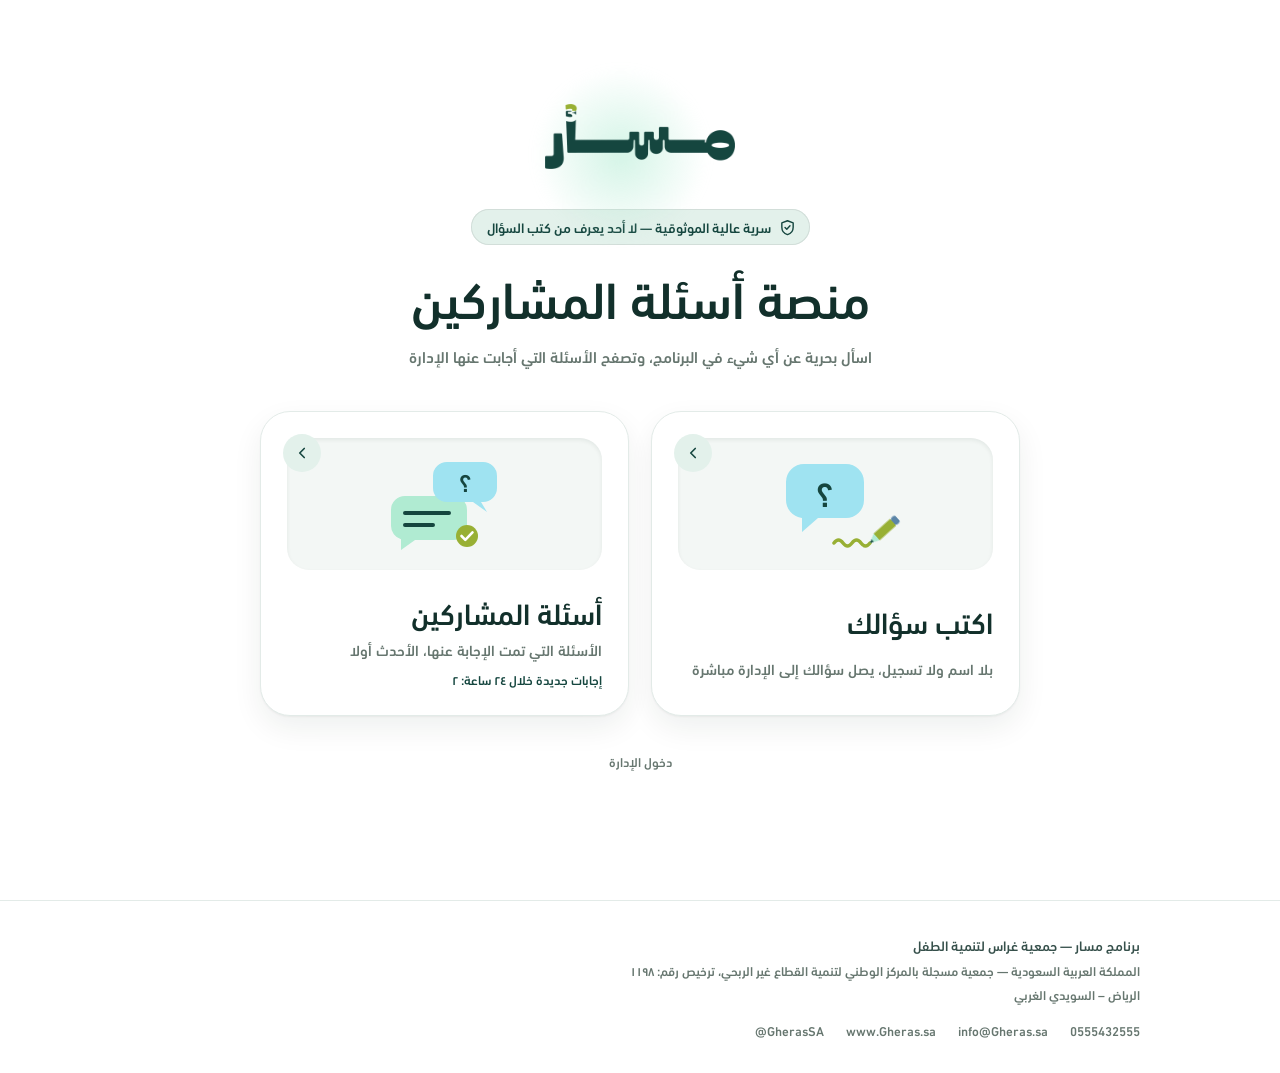
==== commit 146a5a68: "Masar: student animations (book theme toggle, backpack-to-helicopter send) and new Q&A icons Co-Auth" ====
--- a/masar/public/index.html
+++ b/masar/public/index.html
@@ -25,18 +25,18 @@
       <div class="topbar-title" id="topbarTitle"></div>
       <div class="topbar-end">
         <button class="topbar-back" id="backBtn" type="button"><svg viewBox="0 0 24 24" aria-hidden="true"><path d="m9 6 6 6-6 6"/></svg>الرئيسية</button>
-        <button class="tt" id="themeToggle" type="button" aria-label="الوضع الليلي" aria-pressed="false">
-          <span class="tt-hole" aria-hidden="true"></span>
-          <svg class="tt-man" viewBox="0 0 12 22" aria-hidden="true">
-            <circle cx="6" cy="3.2" r="2.6"/>
-            <path class="tt-body" d="M6 6v7.5"/>
-            <path class="tt-arm" d="M6 8.5 3 11.5M6 8.5l3 3"/>
-            <path class="tt-leg tt-leg-a" d="M6 13.5 3.6 20"/>
-            <path class="tt-leg tt-leg-b" d="M6 13.5 8.4 20"/>
-          </svg>
-          <span class="tt-knob" aria-hidden="true">
-            <svg class="tt-sun" viewBox="0 0 24 24"><circle cx="12" cy="12" r="4.6"/><path d="M12 2.5v2.4M12 19.1v2.4M2.5 12h2.4M19.1 12h2.4M5.3 5.3 7 7M17 17l1.7 1.7M5.3 18.7 7 17M17 7l1.7-1.7"/></svg>
-            <svg class="tt-moon" viewBox="0 0 24 24"><path d="M20 14.6A8.2 8.2 0 0 1 9.4 4a8.2 8.2 0 1 0 10.6 10.6Z"/></svg>
+        <button class="bt" id="themeToggle" type="button" aria-label="الوضع الليلي" aria-pressed="false">
+          <svg class="bt-sun" viewBox="0 0 24 24" aria-hidden="true"><circle cx="12" cy="12" r="4.4"/><path d="M12 2.8v2.4M12 18.8v2.4M2.8 12h2.4M18.8 12h2.4M5.5 5.5l1.7 1.7M16.8 16.8l1.7 1.7M5.5 18.5l1.7-1.7M16.8 7.2l1.7-1.7"/></svg>
+          <span class="bt-night" aria-hidden="true"><svg class="bt-moon" viewBox="0 0 24 24"><path d="M19 14.5A7.5 7.5 0 0 1 9.5 5a7.5 7.5 0 1 0 9.5 9.5Z"/></svg><i class="s1"></i><i class="s2"></i><i class="s3"></i></span>
+          <span class="bt-knob" aria-hidden="true">
+            <svg class="bt-book" viewBox="0 0 24 20">
+              <path class="bt-paper" d="M12 4.5C14.5 3 18 2.6 21 3.4V16.4C18 15.6 14.5 16 12 17.5Z"/>
+              <path class="bt-lines" d="M14.3 7.3c1.6-.7 3.4-.9 4.8-.7M14.3 10.1c1.6-.7 3.4-.9 4.8-.7M14.3 12.9c1.6-.7 3.4-.9 4.8-.7"/>
+              <g class="bt-page">
+                <g class="bt-front"><path class="bt-paper" d="M12 4.5C9.5 3 6 2.6 3 3.4V16.4C6 15.6 9.5 16 12 17.5Z"/><path class="bt-lines" d="M9.7 7.3c-1.6-.7-3.4-.9-4.8-.7M9.7 10.1c-1.6-.7-3.4-.9-4.8-.7M9.7 12.9c-1.6-.7-3.4-.9-4.8-.7"/></g>
+                <path class="bt-cover" d="M12 4.5C9.5 3 6 2.6 3 3.4V16.4C6 15.6 9.5 16 12 17.5Z"/>
+              </g>
+            </svg>
           </span>
         </button>
       </div>
@@ -61,13 +61,11 @@
           <a class="tile" href="#ask" id="tileAsk">
             <span class="tile-go" aria-hidden="true"><svg viewBox="0 0 24 24"><path d="M15 6l-6 6 6 6"/></svg></span>
             <span class="tile-art" aria-hidden="true">
-              <svg class="art-ask" viewBox="0 0 128 96">
-                <rect class="back" x="6" y="14" width="74" height="66" rx="18"/>
-                <rect class="front" x="40" y="14" width="82" height="66" rx="18"/>
-                <path class="ln" d="M58 38h46"/>
-                <path class="ln ln2" d="M58 55h30"/>
-                <text class="qm" x="81" y="62" text-anchor="middle" font-size="40" font-family="Brand, sans-serif">؟</text>
-                <g class="pen"><path d="M92 62 108 46l6 6-16 16-8 2Z"/></g>
+              <svg class="ic ic-ask" viewBox="0 0 128 96">
+                <g class="bubble"><path class="bub-q" d="M32 8h42a18 18 0 0 1 18 18v18a18 18 0 0 1-18 18H46L30 76V62a18 18 0 0 1-16-18V26A18 18 0 0 1 32 8Z"/>
+                <text class="qm ink" x="53" y="51" text-anchor="middle" font-size="36" font-family="Brand, sans-serif">؟</text></g>
+                <path class="scribble" d="M62 87q4.5-6 9 0t9 0t9 0t9 0"/>
+                <g class="pencil"><g transform="translate(98 87) rotate(-42)"><path class="p-tip" d="M0 0 9-4.5v9Z"/><path class="ink" d="M0 0 3.5-1.7v3.4Z"/><rect class="p-body" x="9" y="-4.5" width="22" height="9"/><rect class="p-end" x="31" y="-4.5" width="6" height="9" rx="2"/></g></g>
               </svg>
             </span>
             <span class="tile-title">اكتب سؤالك</span>
@@ -76,10 +74,12 @@
           <a class="tile" href="#questions" id="tileList">
             <span class="tile-go" aria-hidden="true"><svg viewBox="0 0 24 24"><path d="M15 6l-6 6 6 6"/></svg></span>
             <span class="tile-art" aria-hidden="true">
-              <svg class="art-list" viewBox="0 0 128 96">
-                <g class="l1"><rect x="14" y="12" width="100" height="74" rx="18"/><rect class="dot" x="30" y="70" width="40" height="5" rx="2.5"/></g>
-                <g class="l2"><rect x="14" y="12" width="100" height="50" rx="18"/><rect class="dot" x="30" y="47" width="54" height="5" rx="2.5"/></g>
-                <g class="l3"><rect x="14" y="12" width="100" height="27" rx="18"/><rect class="dot" x="30" y="23" width="62" height="5" rx="2.5"/></g>
+              <svg class="ic ic-list" viewBox="0 0 128 96">
+                <g class="ba"><path class="bub-a" d="M24 40h48a14 14 0 0 1 14 14v16a14 14 0 0 1-14 14H34l-14 10V83.3A14 14 0 0 1 10 70V54a14 14 0 0 1 14-14Z"/>
+                <path class="ln" d="M24 57h44M24 69h28"/></g>
+                <g class="bq"><path class="bub-q" d="M66 6h36a14 14 0 0 1 14 14v12a14 14 0 0 1-14 14h-2l6 10-14-10H66a14 14 0 0 1-14-14V20A14 14 0 0 1 66 6Z"/>
+                <text class="ink" x="84" y="36" text-anchor="middle" font-size="26" font-family="Brand, sans-serif">؟</text></g>
+                <g class="badge"><circle cx="86" cy="80" r="11"/><path d="m80.5 80 3.8 3.8 7.2-7.4"/></g>
               </svg>
             </span>
             <span class="tile-title">أسئلة المشاركين</span>
@@ -100,7 +100,12 @@
             <h1>اسأل بحرية</h1>
             <p class="lead">سؤالك يصل إلى إدارة البرنامج دون أن يعرف أحد من أنت</p>
           </div>
-          <svg class="hero-art" viewBox="0 0 128 96" aria-hidden="true"><rect x="6" y="14" width="74" height="66" rx="18" fill="#B0EBD2"/><rect x="40" y="14" width="82" height="66" rx="18" fill="#9FE3F1"/><text x="81" y="62" text-anchor="middle" font-size="40" fill="#15463F" font-family="Brand, sans-serif">؟</text></svg>
+          <svg class="ic ic-ask hero-art" aria-hidden="true" viewBox="0 0 128 96">
+          <g class="bubble"><path class="bub-q" d="M32 8h42a18 18 0 0 1 18 18v18a18 18 0 0 1-18 18H46L30 76V62a18 18 0 0 1-16-18V26A18 18 0 0 1 32 8Z"/>
+          <text class="qm ink" x="53" y="51" text-anchor="middle" font-size="36" font-family="Brand, sans-serif">؟</text></g>
+          <path class="scribble" d="M62 87q4.5-6 9 0t9 0t9 0t9 0"/>
+          <g class="pencil"><g transform="translate(98 87) rotate(-42)"><path class="p-tip" d="M0 0 9-4.5v9Z"/><path class="ink" d="M0 0 3.5-1.7v3.4Z"/><rect class="p-body" x="9" y="-4.5" width="22" height="9"/><rect class="p-end" x="31" y="-4.5" width="6" height="9" rx="2"/></g></g>
+              </svg>
         </div>
 
         <div class="trust" role="note">
@@ -177,39 +182,34 @@
     </section>
   </main>
 
-  <!-- مشهد التوصيل أثناء الإرسال -->
+  <!-- مشهد الإرسال: الطالب يرمي حقيبته في الهليكوبتر -->
   <div class="overlay" id="overlay" hidden>
     <div class="courier-wrap" role="status" aria-live="polite">
-      <div class="courier-pill" id="courierPill">
+      <div class="heli-pill" id="heliPill">
         <span class="btn-label"><i class="dot"></i><span>إرسال السؤال</span></span>
-        <div class="courier-scene" aria-hidden="true">
+        <div class="heli-scene" aria-hidden="true">
           <span class="ground"></span>
-          <svg class="sender" id="sender" viewBox="0 0 16 30">
+          <span class="dust"></span>
+          <svg class="kid" id="kid" viewBox="0 0 16 30">
             <circle class="head" cx="8" cy="4" r="3.2"/>
             <path d="M8 7.5V18"/>
-            <path class="arm arm-r" d="M8 10.5 12 14"/><path class="arm arm-l" d="M8 10.5 4.5 15"/>
+            <path class="arm arm-r" d="M8 10.5 12 15"/><path class="arm arm-l" d="M8 10.5 4.5 15"/>
             <path class="leg leg-a" d="M8 18 5 27"/><path class="leg leg-b" d="M8 18l3 9"/>
           </svg>
-          <span class="parcel" id="parcel"><i></i></span>
-          <div class="scooter" id="scooter">
+          <span class="bag" id="bag"><i></i></span>
+          <div class="heli" id="heli">
             <span class="speed"><i></i><i></i><i></i></span>
-            <svg viewBox="0 0 120 54">
-              <rect class="rack" x="6" y="22" width="34" height="14" rx="3"/>
-              <rect class="stripe" x="10" y="27" width="10" height="2.4" rx="1.2"/>
-              <path class="deck" d="M24 41h70"/>
-              <rect class="seatbox" x="44" y="27" width="24" height="9" rx="4.5"/>
-              <path class="body" d="M66 36c8 0 14-1 20-6"/>
-              <rect class="lamp" x="62" y="31" width="13" height="4" rx="2"/>
-              <path class="stem" d="M94 41 88 14M84 14h8"/>
-              <g class="rider">
-                <circle class="head" cx="58" cy="7" r="3.6"/>
-                <path d="M57.5 11 55 26"/>
-                <path d="M55 26h9l2 9"/>
-                <path d="M57 15 87 15"/>
-                <path class="rider-wave" d="M57 13.5l7-7"/>
-              </g>
-              <circle class="wheel" cx="22" cy="44" r="7"/><circle class="hub" cx="22" cy="44" r="2.4"/>
-              <circle class="wheel" cx="96" cy="44" r="7"/><circle class="hub" cx="96" cy="44" r="2.4"/>
+            <svg viewBox="0 0 120 64">
+              <rect class="rotor" x="20" y="6" width="84" height="3" rx="1.5"/>
+              <rect class="mast" x="60" y="8" width="4" height="9" rx="1"/>
+              <path class="tail" d="M33 28 5 23.5V30l28 9Z"/>
+              <path class="fin" d="M2 15.5 9 17l-1.5 13H2Z"/>
+              <g class="trotor"><path d="M7 17v12M1 23h12"/></g>
+              <path class="cabin" d="M31 33c0-10 9-17 25-17h14c15 0 24 10 24 21 0 7-6 11-15 11H41c-6 0-10-6-10-15Z"/>
+              <path class="window" d="M73 20c9 .5 15.5 7 17 14H73Z"/>
+              <rect class="hatch" x="47" y="23" width="16" height="19" rx="3"/>
+              <rect class="stripe" x="34" y="41" width="56" height="3" rx="1.5"/>
+              <path class="skid" d="M38 57h47c3 0 5-1 6-3M46 48l-2 9M79 48l2 9"/>
             </svg>
           </div>
         </div>
@@ -239,6 +239,7 @@
 
   <script src="config.js"></script>
   <script src="kit.js"></script>
+  <script src="fx.js"></script>
   <script src="api.js"></script>
   <script src="app.js"></script>
 </body>
--- a/masar/public/styles.css
+++ b/masar/public/styles.css
@@ -45,9 +45,6 @@
   --knob: 0 2px 6px rgba(12, 40, 35, .14), inset 0 1px 0 #FFFFFF;
   --glow: 0 0 0 4px rgba(21, 70, 63, .14);
   --neu-out: 12px 12px 26px rgba(140, 170, 160, .45), -12px -12px 26px rgba(255, 255, 255, .95);
-  --tt-track: #D9E6E1;
-  --tt-knob: #FFFFFF;
-  --tt-man: #12302B;
 
   --radius-xl: 26px;
   --radius-lg: 18px;
@@ -56,6 +53,11 @@
   --ease-out: cubic-bezier(.16, 1, .3, 1);
   --gutter: max(16px, min(4vw, 40px));
   --dock-h: 76px;
+  --bt-track: #E4F4F7;
+  --bt-knob: #FFFFFF;
+  --heli: #15463F;
+  --heli-door: #0B2A25;
+  --kid: #36504B;
   color-scheme: light;
 }
 
@@ -83,9 +85,11 @@
     --knob: 0 4px 10px rgba(0, 0, 0, .5), inset 0 1px 0 rgba(255, 255, 255, .06);
     --glow: 0 0 0 4px rgba(176, 235, 210, .14), 0 0 22px rgba(176, 235, 210, .28);
     --neu-out: 12px 12px 26px rgba(0, 0, 0, .5), -10px -10px 22px rgba(255, 255, 255, .035);
-    --tt-track: #071411;
-    --tt-knob: #16302A;
-    --tt-man: #EDF5F2;
+    --bt-track: #06120F;
+    --bt-knob: #183630;
+    --heli: #2E7466;
+    --heli-door: #061310;
+    --kid: #C2D4CE;
     color-scheme: dark;
   }
 }
@@ -111,9 +115,11 @@
   --knob: 0 4px 10px rgba(0, 0, 0, .5), inset 0 1px 0 rgba(255, 255, 255, .06);
   --glow: 0 0 0 4px rgba(176, 235, 210, .14), 0 0 22px rgba(176, 235, 210, .28);
   --neu-out: 12px 12px 26px rgba(0, 0, 0, .5), -10px -10px 22px rgba(255, 255, 255, .035);
-  --tt-track: #071411;
-  --tt-knob: #16302A;
-  --tt-man: #EDF5F2;
+  --bt-track: #06120F;
+  --bt-knob: #183630;
+  --heli: #2E7466;
+  --heli-door: #061310;
+  --kid: #C2D4CE;
   color-scheme: dark;
 }
 
@@ -310,52 +316,6 @@
 .progress { height: 3px; background: var(--line-soft); overflow: hidden; }
 .progress span { display: block; height: 100%; width: 0; background: var(--accent); transition: width .6s var(--ease-out); }
 
-/* ——— زر الوضع الليلي والنهاري ——— */
-.tt {
-  position: relative; flex: none; width: 86px; height: 40px; padding: 0;
-  border: 0; border-radius: 980px; cursor: pointer; overflow: hidden; direction: ltr;
-  background: var(--tt-track);
-  box-shadow: inset 0 2px 6px rgba(0, 0, 0, .22), inset 0 -1px 0 rgba(255, 255, 255, .05);
-  transition: background-color .5s var(--ease);
-}
-.tt-knob {
-  position: absolute; top: 5px; left: 5px; width: 30px; height: 30px; border-radius: 50%;
-  background: var(--tt-knob); box-shadow: var(--knob);
-  display: grid; place-items: center;
-  transition: transform .5s cubic-bezier(.5, 0, .2, 1.2), background-color .5s, box-shadow .5s;
-}
-.tt-knob svg { position: absolute; width: 18px; height: 18px; transition: opacity .35s, transform .5s var(--ease-out); }
-.tt-sun { fill: none; stroke: var(--green); stroke-width: 2; stroke-linecap: round; }
-.tt-sun circle { fill: var(--green); }
-.tt-moon { fill: var(--sky); filter: drop-shadow(0 0 4px rgba(176, 235, 210, .7)); }
-.tt-hole {
-  position: absolute; right: 9px; bottom: 9px; width: 20px; height: 6px; border-radius: 50%;
-  background: radial-gradient(ellipse at 50% 40%, #000 55%, #03110E 100%);
-  box-shadow: 0 1px 0 rgba(176, 235, 210, .35);
-  transition: opacity .3s;
-}
-.tt-man {
-  position: absolute; left: 44px; bottom: 9px; width: 10px; height: 19px; overflow: visible;
-  fill: var(--tt-man); stroke: var(--tt-man); stroke-width: 1.8; stroke-linecap: round;
-  transform-origin: 50% 100%;
-  transition: transform .7s linear, opacity .25s;
-}
-.tt-man path { fill: none; }
-.tt-leg { transform-origin: 6px 13.5px; }
-/* الحالات: الليل = القمر يسارا والرجل واقف؛ النهار = الشمس يمينا والرجل داخل الحفرة */
-.tt[data-state="dark"] .tt-sun { opacity: 0; transform: rotate(-90deg) scale(.5); }
-.tt[data-state="dark"] .tt-moon { opacity: 1; }
-.tt[data-state="light"] .tt-knob { transform: translateX(46px); }
-.tt[data-state="light"] .tt-moon { opacity: 0; transform: rotate(60deg) scale(.5); }
-.tt[data-state="light"] .tt-sun { opacity: 1; }
-.tt[data-state="light"] .tt-man { transform: translate(22px, 2px) scale(.6, .05); opacity: 0; }
-.tt[data-state="light"] .tt-hole { opacity: 0; }
-.tt .tt-man.walk { transform: translateX(22px); }
-.tt .tt-man.walk .tt-leg-a, .tt .tt-man.back .tt-leg-a { animation: legA .28s ease-in-out infinite alternate; }
-.tt .tt-man.walk .tt-leg-b, .tt .tt-man.back .tt-leg-b { animation: legA .28s ease-in-out infinite alternate-reverse; }
-.tt .tt-man.sink { transform: translate(22px, 2px) scale(.6, .05); opacity: 0; transition: transform .3s ease-in, opacity .3s ease-in; }
-.tt .tt-man.pop { transform: translateX(22px); opacity: 1; transition: transform .25s var(--ease-out), opacity .15s; }
-.tt .tt-man.back { transform: translateX(0); }
 @keyframes legA { from { transform: rotate(-18deg); } to { transform: rotate(18deg); } }
 
 /* ——— الخطوات ——— */
@@ -566,61 +526,6 @@
 /* مشهد التوصيل أثناء الإرسال */
 .overlay { position: fixed; inset: 0; z-index: 60; background: var(--bg); display: grid; place-items: center; padding: var(--gutter); }
 .courier-wrap { width: min(540px, 100%); display: flex; flex-direction: column; align-items: center; }
-.courier-pill {
-  position: relative; width: 100%; height: 128px; border-radius: 34px; overflow: hidden;
-  background: var(--bg); box-shadow: var(--neu-out);
-}
-.courier-pill .btn-label { color: var(--ink-2); }
-.courier-pill.playing .btn-label { opacity: 0; transform: translateY(-6px); }
-.courier-scene { position: absolute; inset: 0; direction: ltr; opacity: 0; transition: opacity .35s .1s; }
-.courier-pill.playing .courier-scene { opacity: 1; }
-.courier-scene .ground { position: absolute; left: 7%; right: 7%; bottom: 27px; height: 1.5px; border-radius: 2px; background: var(--line); }
-.sender {
-  position: absolute; left: 12%; bottom: 27px; width: 18px; height: 34px; overflow: visible;
-  fill: none; stroke: var(--ink-2); stroke-width: 1.8; stroke-linecap: round;
-  transition: left 1.1s linear;
-}
-.sender .arm { transform-origin: 8px 10.5px; transition: transform .35s var(--ease-out); }
-.parcel {
-  position: absolute; left: calc(12% + 13px); bottom: 42px; width: 17px; height: 14px; border-radius: 2.5px;
-  background: var(--lime); box-shadow: inset 0 -2px 0 rgba(0, 0, 0, .12);
-  transition: left 1.1s linear, bottom .3s;
-}
-.parcel::before, .parcel::after { content: ""; position: absolute; background: var(--green); }
-.parcel::before { left: 50%; top: 0; bottom: 0; width: 3px; margin-left: -1.5px; }
-.parcel::after { top: 4px; left: 0; right: 0; height: 2.5px; }
-.scooter { position: absolute; left: 48%; bottom: 22px; width: 136px; height: 61px; transition: left 1s cubic-bezier(.55, 0, .9, .45); }
-.scooter svg { width: 100%; height: 100%; overflow: visible; display: block; }
-.scooter .rack { fill: var(--navy); stroke: rgba(255, 255, 255, .15); }
-.scooter .stripe, .scooter .lamp { fill: var(--teal); }
-.scooter .deck { stroke: var(--ink-2); stroke-width: 4.5; stroke-linecap: round; fill: none; }
-.scooter .seatbox { fill: var(--navy); }
-.scooter .body { stroke: var(--navy); stroke-width: 5; stroke-linecap: round; fill: none; }
-.scooter .stem { stroke: var(--ink-2); stroke-width: 3.2; stroke-linecap: round; fill: none; }
-.scooter .wheel { fill: #12302B; stroke: var(--line); stroke-width: 2; }
-.scooter .hub { fill: #FFFFFF; }
-.rider { fill: none; stroke: var(--ink-2); stroke-width: 2.4; stroke-linecap: round; stroke-linejoin: round; }
-.rider-wave { opacity: 0; transform-origin: 57px 13.5px; transition: opacity .2s; }
-.scooter .speed { position: absolute; left: -34px; top: 26px; display: grid; gap: 7px; opacity: 0; transition: opacity .2s; }
-.scooter .speed i { display: block; height: 2px; border-radius: 2px; background: var(--muted); }
-.scooter .speed i:nth-child(1) { width: 18px; } .scooter .speed i:nth-child(2) { width: 26px; margin-left: -8px; } .scooter .speed i:nth-child(3) { width: 14px; }
-/* المراحل */
-.courier-pill.walk .sender { left: 31%; }
-.courier-pill.walk .parcel { left: calc(31% + 13px); }
-.courier-pill.hand .sender .arm-r { transform: rotate(-40deg); }
-.courier-pill.hand .parcel { left: calc(48% + 19px); bottom: 56px; transition: left .5s ease-in-out, bottom .5s cubic-bezier(.3, 1.8, .5, 1); }
-.courier-pill.stepback .sender { left: 25%; transition: left .5s ease-out; }
-.courier-pill.stepback .sender .arm-r { transform: none; }
-.courier-pill.idle .scooter svg { animation: idle .14s linear infinite alternate; }
-@keyframes idle { to { transform: translateY(.7px); } }
-.courier-pill.react .rider-wave { opacity: 1; animation: riderWave .22s ease-in-out infinite alternate; }
-@keyframes riderWave { from { transform: rotate(-12deg); } to { transform: rotate(18deg); } }
-.courier-pill.go .scooter { left: 115%; }
-.courier-pill.go .parcel { left: calc(115% + 19px); transition: left 1s cubic-bezier(.55, 0, .9, .45); }
-.courier-pill.go .speed { opacity: 1; animation: speed .18s linear infinite; }
-@keyframes speed { 50% { transform: translateX(-5px); opacity: .5; } }
-.courier-pill.go .sender .arm-l { animation: wave .3s ease-in-out infinite alternate; }
-@keyframes wave { from { transform: rotate(130deg); } to { transform: rotate(165deg); } }
 .courier-label { order: 3; margin: 18px 0 0; font-size: 16px; color: var(--muted); text-align: center; min-height: 26px; transition: opacity .3s; }
 .courier-label.fade { opacity: 0; }
 .bar { order: 2; direction: ltr; width: 72%; height: 9px; margin-top: 30px; border-radius: 9px; overflow: hidden; background: var(--well); box-shadow: var(--inset); transform: scaleY(0); opacity: 0; transition: transform .35s var(--ease-out), opacity .3s; }
@@ -722,32 +627,6 @@
 .tile:hover .tile-go { transform: translateX(-4px); background: var(--mint); color: var(--deep); }
 .tile-count { font-size: 13px; color: var(--mint); min-height: 20px; }
 
-/* رسمة «اكتب سؤالك»: بطاقتا الهوية المتداخلتان، تنزاح الأمامية وتظهر أسطر الكتابة */
-.art-ask .back { fill: var(--mint); transition: transform .5s var(--ease-out); }
-.art-ask .front { fill: var(--sky); transition: transform .5s var(--ease-out); }
-.art-ask .ln { stroke: var(--deep); stroke-width: 4; stroke-linecap: round; stroke-dasharray: 46; stroke-dashoffset: 46; transition: stroke-dashoffset .5s var(--ease-out); }
-.art-ask .ln2 { stroke-dasharray: 30; stroke-dashoffset: 30; transition-delay: .12s; }
-.art-ask .qm { fill: var(--deep); transition: opacity .3s; }
-.art-ask .pen { transition: transform .55s var(--ease-out), opacity .3s; opacity: 0; transform: translate(-14px, 10px); }
-.art-ask .pen path { fill: var(--olive); }
-.tile:hover .art-ask .back, .tile:focus-visible .art-ask .back { transform: translateX(-8px); }
-.tile:hover .art-ask .front, .tile:focus-visible .art-ask .front { transform: translateX(6px); }
-.tile:hover .art-ask .ln, .tile:focus-visible .art-ask .ln { stroke-dashoffset: 0; }
-.tile:hover .art-ask .qm, .tile:focus-visible .art-ask .qm { opacity: 0; }
-.tile:hover .art-ask .pen, .tile:focus-visible .art-ask .pen { opacity: 1; transform: none; animation: penWrite .5s .45s ease-in-out 2 alternate; }
-@keyframes penWrite { to { transform: translateX(-10px); } }
-
-/* رسمة «أسئلة المشاركين»: الطبقات الثلاث تتفرق كبطاقات أسئلة */
-.art-list g { transition: transform .5s var(--ease-out); }
-.art-list .l1 { fill: #2E7466; }
-.art-list .l2 { fill: var(--olive); }
-.art-list .l3 { fill: var(--blue); }
-.art-list .dot { fill: #FFFFFF; opacity: 0; transition: opacity .3s .2s; }
-.tile:hover .art-list .l3, .tile:focus-visible .art-list .l3 { transform: translateY(-12px); }
-.tile:hover .art-list .l2, .tile:focus-visible .art-list .l2 { transform: translateY(-2px); }
-.tile:hover .art-list .l1, .tile:focus-visible .art-list .l1 { transform: translateY(8px); }
-.tile:hover .art-list .dot, .tile:focus-visible .art-list .dot { opacity: .9; }
-
 .admin-link { margin-top: 34px; font-size: 13px; color: rgba(255, 255, 255, .35); text-decoration: none; }
 .admin-link:hover { color: var(--mint); }
 
@@ -762,7 +641,6 @@
 .topbar-role { font-size: 13px; color: var(--accent); background: var(--chip); border-radius: 980px; padding: 4px 12px; white-space: nowrap; }
 
 .screen.app { padding-bottom: 60px; min-height: calc(100svh - 63px); }
-.hero-art { width: clamp(96px, 14vw, 140px); height: auto; }
 
 /* ——— بطاقة السرية ——— */
 .trust {
@@ -940,3 +818,186 @@
 body.stage-mode .footer-text strong { color: var(--ink-2); }
 :root[data-theme="dark"] .portal-btn .walker { stroke: var(--accent-ink); }
 .stage::before { background: none; }
+a.topbar-back { text-decoration: none; }
+.gate-back { justify-self: center; margin-top: 26px; font-size: 14px; }
+@media (max-width: 640px) { .topbar-end { gap: 8px; } .topbar-back { padding: 7px 12px; font-size: 13px; } }
+.topbar-back { white-space: nowrap; }
+.topbar-back .sm { display: none; }
+@media (max-width: 640px) { .topbar-back .lg { display: none; } .topbar-back .sm { display: inline; } .topbar-back svg { display: none; } }
+
+/* ================================================================
+   زر الليل والنهار: كتاب يُغلق فيحل الليل، ويُفتح فتشرق الشمس
+   ================================================================ */
+.bt {
+  position: relative; flex: none; width: 86px; height: 40px; padding: 0;
+  border: 0; border-radius: 980px; cursor: pointer; overflow: hidden; direction: ltr;
+  background: var(--bt-track);
+  box-shadow: inset 0 2px 6px rgba(12, 40, 35, .16), inset 0 -1px 0 rgba(255, 255, 255, .05);
+  transition: background-color .5s var(--ease);
+}
+.bt-knob {
+  position: absolute; top: 4px; left: 4px; width: 32px; height: 32px; border-radius: 50%;
+  display: grid; place-items: center; background: var(--bt-knob); box-shadow: var(--knob);
+  transition: transform .55s cubic-bezier(.5, 0, .2, 1.2), background-color .5s;
+}
+.bt[data-state="light"] .bt-knob { transform: translateX(46px); }
+.bt-book { width: 22px; height: 19px; overflow: visible; }
+.bt-paper { fill: #FFFFFF; stroke: var(--deep); stroke-width: 1.3; stroke-linejoin: round; }
+.bt-lines { fill: none; stroke: var(--blue); stroke-width: 1; stroke-linecap: round; }
+.bt-cover { fill: var(--olive); stroke: var(--deep); stroke-width: 1.3; stroke-linejoin: round; opacity: 0; }
+.bt-page { transform-box: view-box; transform-origin: 12px 10px; transform: scaleX(1); }
+.bt.anim .bt-page { transition: transform .21s ease-in-out; }
+.bt.closed .bt-page { transform: scaleX(-1); }
+.bt .bt-page.mid { transform: scaleX(0); }
+.bt.closed .bt-front { opacity: 0; }
+.bt.closed .bt-cover { opacity: 1; }
+/* السماء: الشمس يسارا نهارا، والقمر والنجوم يمينا ليلا */
+.bt-sun {
+  position: absolute; left: 11px; top: 11px; width: 18px; height: 18px;
+  fill: none; stroke: var(--olive); stroke-width: 2; stroke-linecap: round;
+  transition: opacity .4s, transform .6s var(--ease-out);
+}
+.bt-sun circle { fill: var(--olive); }
+.bt.anim[data-state="light"] .bt-sun { animation: sunrise .7s var(--ease-out); }
+@keyframes sunrise { from { transform: translateY(14px) rotate(-60deg); opacity: 0; } to { transform: none; opacity: 1; } }
+.bt[data-state="dark"] .bt-sun { opacity: 0; transform: translateY(14px); }
+.bt-night { position: absolute; inset: 0; transition: opacity .45s; }
+.bt[data-state="light"] .bt-night { opacity: 0; }
+.bt-moon { position: absolute; right: 12px; top: 10px; width: 18px; height: 18px; fill: var(--sky); filter: drop-shadow(0 0 4px rgba(159, 227, 241, .6)); }
+.bt-night i { position: absolute; width: 3px; height: 3px; border-radius: 50%; background: var(--mint); }
+.bt-night .s1 { right: 36px; top: 9px; } .bt-night .s2 { right: 9px; top: 28px; width: 2px; height: 2px; } .bt-night .s3 { right: 40px; top: 27px; width: 2px; height: 2px; }
+.bt[data-state="dark"] .bt-night i { animation: twinkle 2.2s ease-in-out infinite; }
+.bt-night .s2 { animation-delay: .7s !important; } .bt-night .s3 { animation-delay: 1.3s !important; }
+@keyframes twinkle { 50% { opacity: .25; } }
+.bt.anim[data-state="dark"] .bt-moon { animation: moonrise .6s var(--ease-out); }
+@keyframes moonrise { from { transform: translateY(-12px) rotate(30deg); opacity: 0; } to { transform: none; opacity: 1; } }
+
+/* ================================================================
+   الإرسال: طالب يرمي حقيبته في هليكوبتر فتقلع
+   ================================================================ */
+.heli-pill {
+  position: relative; width: 100%; height: 132px; border-radius: 34px; overflow: hidden;
+  background: var(--bg); box-shadow: var(--neu-out); border: 1px solid var(--line-soft);
+}
+.heli-pill .btn-label { color: var(--ink-2); }
+.heli-pill .btn-label .dot { background: var(--olive); box-shadow: none; }
+.heli-pill.playing .btn-label { opacity: 0; transform: translateY(-6px); }
+.heli-scene { position: absolute; inset: 0; direction: ltr; opacity: 0; transition: opacity .35s .1s; }
+.heli-pill.playing .heli-scene { opacity: 1; }
+.heli-scene .ground { position: absolute; left: 6%; right: 6%; bottom: 24px; height: 1.5px; border-radius: 2px; background: var(--line); }
+/* الطالب */
+.kid {
+  position: absolute; left: 6%; bottom: 24px; width: 18px; height: 34px; overflow: visible;
+  fill: none; stroke: var(--kid); stroke-width: 1.8; stroke-linecap: round;
+  transition: left 1s linear;
+}
+.kid .head { fill: var(--olive); stroke: none; }
+.kid .leg { transform-box: view-box; transform-origin: 8px 18px; }
+.kid .arm { transform-box: view-box; transform-origin: 8px 10.5px; transition: transform .25s var(--ease-out); }
+.kid.walking .leg-a { animation: legA .3s ease-in-out infinite alternate; }
+.kid.walking .leg-b { animation: legA .3s ease-in-out infinite alternate-reverse; }
+.heli-pill.walk .kid { left: 22%; }
+.heli-pill.throw .kid .arm-r { transform: rotate(-150deg); }
+.heli-pill.go .kid .arm-l { animation: kidWave .3s ease-in-out infinite alternate; }
+@keyframes kidWave { from { transform: rotate(120deg); } to { transform: rotate(160deg); } }
+/* الحقيبة */
+.bag {
+  position: absolute; left: calc(6% - 6px); bottom: 36px; width: 13px; height: 16px;
+  border-radius: 4px 4px 3px 3px; background: var(--blue);
+  transition: left 1s linear, opacity .25s, transform .3s;
+}
+.bag::before { content: ""; position: absolute; left: 0; right: 0; top: 0; height: 6px; border-radius: 4px 4px 2px 2px; background: var(--olive); }
+.bag::after { content: ""; position: absolute; left: 3px; right: 3px; bottom: 2px; height: 4px; border-radius: 2px; background: var(--mint); }
+.bag i { position: absolute; left: 3.5px; top: -4px; width: 6px; height: 5px; border: 1.5px solid var(--kid); border-bottom: 0; border-radius: 4px 4px 0 0; }
+.heli-pill.walk .bag { left: calc(22% - 6px); }
+.bag.toss { animation: toss .72s cubic-bezier(.3, .1, .5, 1) forwards; }
+@keyframes toss {
+  0% { left: calc(22% + 6px); bottom: 44px; transform: rotate(0); }
+  45% { left: calc(36% + 30px); bottom: 104px; transform: rotate(-170deg); }
+  100% { left: calc(52% + 61px); bottom: 58px; transform: rotate(-340deg) scale(.85); }
+}
+.bag.in { opacity: 0; transform: scale(.3); }
+/* الهليكوبتر */
+.heli { position: absolute; left: 52%; bottom: 22px; width: 150px; height: 80px; }
+.heli svg { width: 100%; height: 100%; overflow: visible; display: block; }
+.heli .cabin, .heli .tail { fill: var(--heli); }
+.heli .fin, .heli .stripe { fill: var(--olive); }
+.heli .window { fill: var(--sky); }
+.heli .hatch { fill: var(--heli-door); transition: fill .2s; }
+.heli .mast { fill: var(--kid); }
+.heli .rotor { fill: var(--kid); transform-box: view-box; transform-origin: 62px 7.5px; }
+.heli .trotor { stroke: var(--kid); stroke-width: 2; stroke-linecap: round; transform-box: view-box; transform-origin: 7px 23px; }
+.heli .skid { fill: none; stroke: var(--kid); stroke-width: 3; stroke-linecap: round; stroke-linejoin: round; }
+.heli-pill.playing .heli .rotor { animation: rotor .11s linear infinite alternate; }
+.heli-pill.playing .heli .trotor { animation: spin .3s linear infinite; }
+@keyframes rotor { from { transform: scaleX(1); } to { transform: scaleX(.1); } }
+@keyframes spin { to { transform: rotate(360deg); } }
+.heli-pill.got .heli .hatch { fill: var(--mint); }
+.heli-pill.idle .heli svg { animation: hover 1.1s ease-in-out infinite alternate; }
+@keyframes hover { to { transform: translateY(-2px); } }
+.heli-pill.got:not(.idle) .heli svg { animation: catch .35s var(--ease-out); }
+@keyframes catch { 40% { transform: translateY(2px) rotate(-1.5deg); } }
+.heli-pill.go .heli { animation: liftoff 1.35s cubic-bezier(.45, 0, .8, .5) forwards; }
+@keyframes liftoff {
+  0% { transform: none; }
+  35% { transform: translate(-4px, -24px) rotate(-2deg); }
+  100% { transform: translate(560px, -120px) rotate(10deg); }
+}
+.heli .speed { position: absolute; left: -30px; top: 30px; display: grid; gap: 7px; opacity: 0; }
+.heli .speed i { display: block; height: 2px; border-radius: 2px; background: var(--muted); }
+.heli .speed i:nth-child(1) { width: 18px; } .heli .speed i:nth-child(2) { width: 26px; margin-left: -8px; } .heli .speed i:nth-child(3) { width: 14px; }
+.heli-pill.go .heli .speed { animation: speedIn 1.35s linear forwards; }
+@keyframes speedIn { 0%, 30% { opacity: 0; } 45%, 100% { opacity: 1; } }
+.dust { position: absolute; left: calc(52% + 18px); bottom: 18px; width: 116px; height: 12px; border-radius: 50%; background: radial-gradient(ellipse, var(--line), transparent 70%); opacity: 0; }
+.heli-pill.go .dust { animation: dust .9s ease-out; }
+@keyframes dust { 30% { opacity: 1; transform: scaleX(1.25); } 100% { opacity: 0; transform: scaleX(1.6); } }
+@media (max-width: 480px) {
+  .heli { width: 120px; height: 64px; left: 50%; }
+  @keyframes toss {
+    0% { left: calc(22% + 6px); bottom: 44px; transform: rotate(0); }
+    45% { left: calc(36% + 22px); bottom: 100px; transform: rotate(-170deg); }
+    100% { left: calc(50% + 47px); bottom: 50px; transform: rotate(-340deg) scale(.85); }
+  }
+  .dust { left: calc(50% + 12px); width: 96px; }
+}
+
+/* ================================================================
+   الأيقونات: «اكتب سؤالك» و«أسئلة المشاركين»
+   ================================================================ */
+.ic { width: 128px; height: 96px; overflow: visible; }
+.hero-art { width: clamp(110px, 15vw, 150px); height: auto; }
+.ic .bub-q { fill: var(--sky); }
+.ic .bub-a { fill: var(--mint); }
+.ic .ink { fill: var(--deep); }
+.ic .ln { fill: none; stroke: var(--deep); stroke-width: 4; stroke-linecap: round; }
+/* اكتب سؤالك: فقاعة سؤال وقلم يكتب */
+.ic-ask .bubble { transform-box: view-box; transform-origin: 53px 70px; transition: transform .5s var(--ease-out); }
+.ic-ask .qm { transform-box: view-box; transform-origin: 53px 40px; }
+.ic-ask .scribble { fill: none; stroke: var(--olive); stroke-width: 3.5; stroke-linecap: round; stroke-dasharray: 60; stroke-dashoffset: 0; }
+.ic-ask .p-tip { fill: var(--mint); }
+.ic-ask .p-body { fill: var(--olive); }
+.ic-ask .p-end { fill: var(--blue); }
+.tile:hover .ic-ask .bubble, .tile:focus-visible .ic-ask .bubble { transform: translateY(-4px) rotate(-3deg); }
+.tile:hover .ic-ask .qm, .tile:focus-visible .ic-ask .qm { animation: qmBounce .6s var(--ease-out); }
+.tile:hover .ic-ask .scribble, .tile:focus-visible .ic-ask .scribble { animation: scribbleDraw .9s ease-in-out; }
+.tile:hover .ic-ask .pencil, .tile:focus-visible .ic-ask .pencil { animation: pencilWrite .9s ease-in-out; }
+@keyframes qmBounce { 40% { transform: translateY(-6px) scale(1.12); } }
+@keyframes scribbleDraw { from { stroke-dashoffset: 60; } to { stroke-dashoffset: 0; } }
+@keyframes pencilWrite {
+  0% { transform: translate(-36px, 0); } 12.5% { transform: translate(-31.5px, -6px); } 25% { transform: translate(-27px, 0); }
+  37.5% { transform: translate(-22.5px, -6px); } 50% { transform: translate(-18px, 0); } 62.5% { transform: translate(-13.5px, -6px); }
+  75% { transform: translate(-9px, 0); } 87.5% { transform: translate(-4.5px, -6px); } 100% { transform: translate(0, 0); }
+}
+/* أسئلة المشاركين: سؤال ورد وعلامة إجابة */
+.ic-list .bq, .ic-list .ba { transform-box: view-box; transition: transform .5s var(--ease-out); }
+.ic-list .badge { transform-box: view-box; transform-origin: 86px 80px; transition: transform .45s cubic-bezier(.34, 1.56, .64, 1); }
+.ic-list .badge circle { fill: var(--olive); }
+.ic-list .badge path { fill: none; stroke: #FFFFFF; stroke-width: 2.6; stroke-linecap: round; stroke-linejoin: round; }
+.ic-list .ln { stroke-dasharray: 44; stroke-dashoffset: 0; }
+.tile:hover .ic-list .bq, .tile:focus-visible .ic-list .bq { transform: translate(4px, -4px); }
+.tile:hover .ic-list .ba, .tile:focus-visible .ic-list .ba { transform: translate(-4px, 3px); }
+.tile:hover .ic-list .ln, .tile:focus-visible .ic-list .ln { animation: scribbleDraw .6s .1s ease-out backwards; }
+.tile:hover .ic-list .badge, .tile:focus-visible .ic-list .badge { transform: translate(-4px, 3px) scale(1.18) rotate(-10deg); }
+
+/* الحالات الفارغة */
+.empty .e1 { fill: var(--chip); } .empty .e2 { fill: var(--line-soft); }
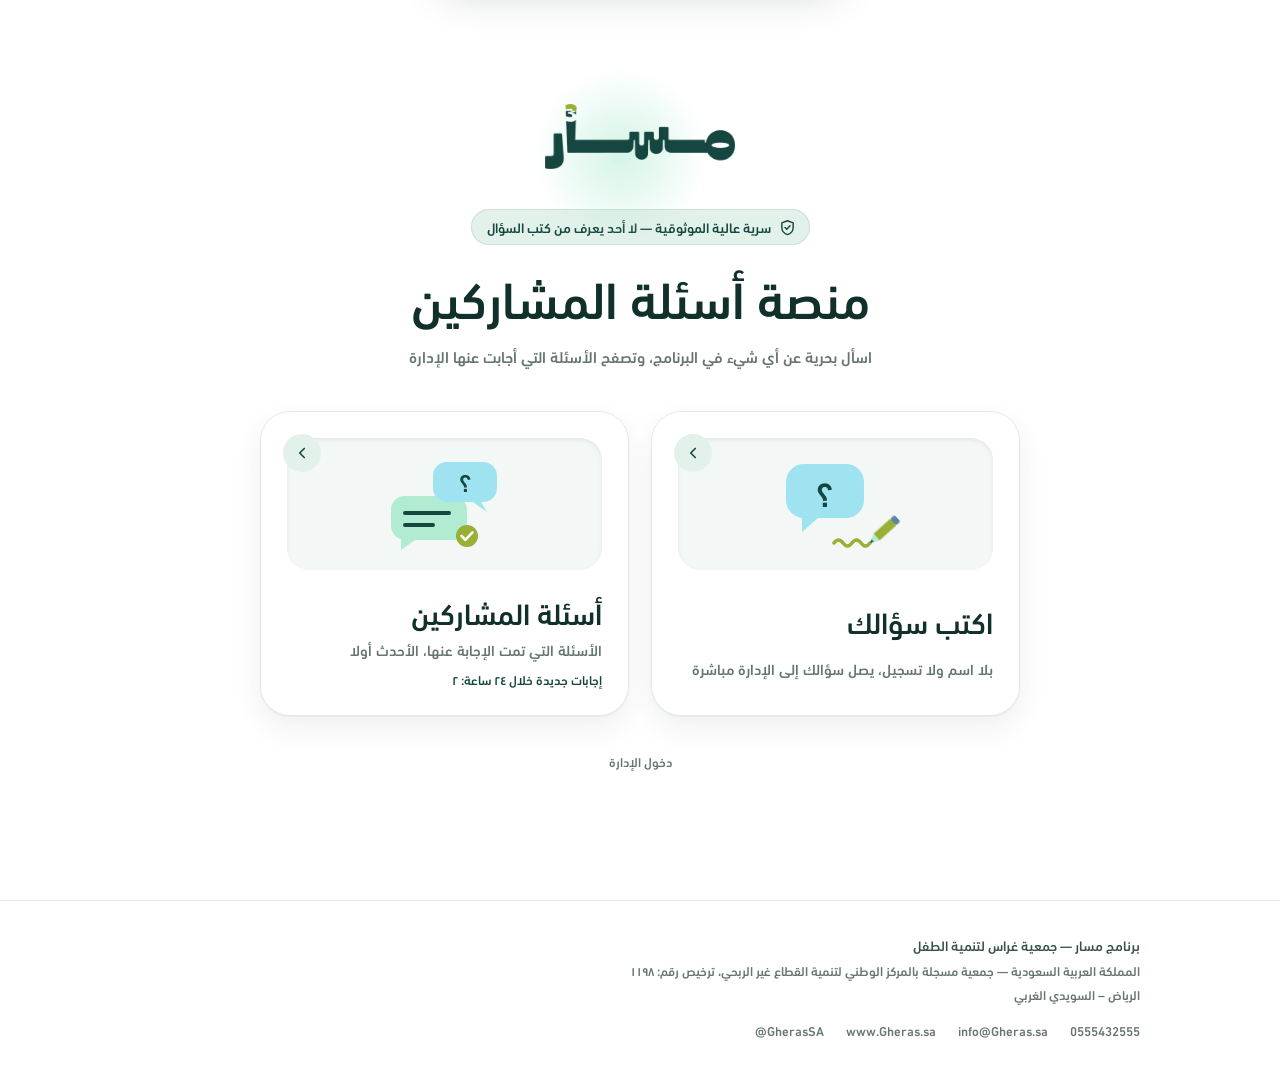
==== commit 8872901e: "Masar: students' send becomes a paper plane folded by an eyes-closed character, with a sent notifica" ====
--- a/masar/public/index.html
+++ b/masar/public/index.html
@@ -125,7 +125,26 @@
         <form class="card ask-card" id="askForm" novalidate>
           <div class="field">
             <label for="question">سؤالك</label>
-            <textarea class="textarea" id="question" placeholder="اكتب سؤالك هنا…" autocomplete="off" spellcheck="true"></textarea>
+            <div class="q-well">
+              <textarea class="textarea" id="question" placeholder="اكتب سؤالك هنا…" autocomplete="off" spellcheck="true"></textarea>
+              <!-- صاحبنا يغمض عيونه أثناء الكتابة: لا أحد يرى من يكتب -->
+              <div class="peek" id="peek" aria-hidden="true">
+                <span class="peek-say">مغمض عيوني، ما أشوف</span>
+            <svg class="buddy" viewBox="0 0 30 44">
+              <path class="b-body" d="M15 18v13"/>
+              <path class="b-arm b-arm-l" d="M15 21l-6 5"/>
+              <path class="b-arm b-arm-r" d="M15 21l6 5"/>
+              <path class="b-leg b-leg-a" d="M15 31l-4 10"/>
+              <path class="b-leg b-leg-b" d="M15 31l4 10"/>
+              <circle class="b-head" cx="15" cy="10" r="8"/>
+              <path class="b-cap" d="M7 4.6 15 1.2l8 3.4-8 3.4Z"/><path class="b-tassel" d="M21 5.3v4"/>
+              <g class="b-open"><circle cx="12" cy="10" r="1.25"/><circle cx="18" cy="10" r="1.25"/></g>
+              <path class="b-shut" d="M10.3 10.2q1.7 1.5 3.4 0M16.3 10.2q1.7 1.5 3.4 0"/>
+              <path class="b-smile" d="M13 14q2 1.4 4 0"/>
+              <circle class="b-cheek" cx="10" cy="13" r="1.2"/><circle class="b-cheek" cx="20" cy="13" r="1.2"/>
+            </svg>
+              </div>
+            </div>
             <div class="field-foot"><p class="hint" id="askMsg" role="alert"></p><span class="counter" id="counter"></span></div>
           </div>
           <!-- حقل فخ للبرامج الآلية، لا يراه الإنسان -->
@@ -182,34 +201,31 @@
     </section>
   </main>
 
-  <!-- مشهد الإرسال: الطالب يرمي حقيبته في الهليكوبتر -->
+  <!-- مشهد الإرسال: صاحبنا بعيونه المغمضة يطوي السؤال طائرة ورقية ويطيّرها -->
   <div class="overlay" id="overlay" hidden>
     <div class="courier-wrap" role="status" aria-live="polite">
-      <div class="heli-pill" id="heliPill">
+      <div class="plane-pill" id="planePill">
         <span class="btn-label"><i class="dot"></i><span>إرسال السؤال</span></span>
-        <div class="heli-scene" aria-hidden="true">
+        <div class="plane-scene" aria-hidden="true">
           <span class="ground"></span>
-          <span class="dust"></span>
-          <svg class="kid" id="kid" viewBox="0 0 16 30">
-            <circle class="head" cx="8" cy="4" r="3.2"/>
-            <path d="M8 7.5V18"/>
-            <path class="arm arm-r" d="M8 10.5 12 15"/><path class="arm arm-l" d="M8 10.5 4.5 15"/>
-            <path class="leg leg-a" d="M8 18 5 27"/><path class="leg leg-b" d="M8 18l3 9"/>
-          </svg>
-          <span class="bag" id="bag"><i></i></span>
-          <div class="heli" id="heli">
-            <span class="speed"><i></i><i></i><i></i></span>
-            <svg viewBox="0 0 120 64">
-              <rect class="rotor" x="20" y="6" width="84" height="3" rx="1.5"/>
-              <rect class="mast" x="60" y="8" width="4" height="9" rx="1"/>
-              <path class="tail" d="M33 28 5 23.5V30l28 9Z"/>
-              <path class="fin" d="M2 15.5 9 17l-1.5 13H2Z"/>
-              <g class="trotor"><path d="M7 17v12M1 23h12"/></g>
-              <path class="cabin" d="M31 33c0-10 9-17 25-17h14c15 0 24 10 24 21 0 7-6 11-15 11H41c-6 0-10-6-10-15Z"/>
-              <path class="window" d="M73 20c9 .5 15.5 7 17 14H73Z"/>
-              <rect class="hatch" x="47" y="23" width="16" height="19" rx="3"/>
-              <rect class="stripe" x="34" y="41" width="56" height="3" rx="1.5"/>
-              <path class="skid" d="M38 57h47c3 0 5-1 6-3M46 48l-2 9M79 48l2 9"/>
+          <svg class="buddy shut runner" id="runner" viewBox="0 0 30 44">
+              <path class="b-body" d="M15 18v13"/>
+              <path class="b-arm b-arm-l" d="M15 21l-6 5"/>
+              <path class="b-arm b-arm-r" d="M15 21l6 5"/>
+              <path class="b-leg b-leg-a" d="M15 31l-4 10"/>
+              <path class="b-leg b-leg-b" d="M15 31l4 10"/>
+              <circle class="b-head" cx="15" cy="10" r="8"/>
+              <path class="b-cap" d="M7 4.6 15 1.2l8 3.4-8 3.4Z"/><path class="b-tassel" d="M21 5.3v4"/>
+              <g class="b-open"><circle cx="12" cy="10" r="1.25"/><circle cx="18" cy="10" r="1.25"/></g>
+              <path class="b-shut" d="M10.3 10.2q1.7 1.5 3.4 0M16.3 10.2q1.7 1.5 3.4 0"/>
+              <path class="b-smile" d="M13 14q2 1.4 4 0"/>
+              <circle class="b-cheek" cx="10" cy="13" r="1.2"/><circle class="b-cheek" cx="20" cy="13" r="1.2"/>
+            </svg>
+          <div class="paper" id="paper">
+            <svg viewBox="0 0 40 30">
+              <g class="pp-sheet"><rect x="9" y="2" width="22" height="26" rx="1.5"/><path class="pp-ln" d="M13 9h14M13 13.5h14M13 18h9"/></g>
+              <g class="pp-fold"><path d="M9 28V12.5L20 2l11 10.5V28Z"/><path class="pp-ln" d="M20 2v26M9 12.5h22"/></g>
+              <g class="pp-plane"><path d="M2 15 38 7 14 19.5Z"/><path class="pp-keel" d="M14 19.5 38 7 19 26Z"/></g>
             </svg>
           </div>
         </div>
@@ -217,6 +233,13 @@
       <p class="courier-label" id="overlayText">جار الإرسال…</p>
       <div class="bar" id="courierBar"><span id="overlayBar"></span></div>
     </div>
+  </div>
+
+  <!-- إشعار «تم الإرسال» -->
+  <div class="notif" id="notif" role="status" aria-live="polite">
+    <img src="assets/apple-touch-icon.png" alt="" width="40" height="40">
+    <div class="notif-t"><strong>منصة مسار</strong><span>تم الإرسال، وصل سؤالك دون اسم</span></div>
+    <time>الآن</time>
   </div>
 
   <div class="toast" id="toast" role="status" aria-live="polite"></div>
--- a/masar/public/styles.css
+++ b/masar/public/styles.css
@@ -1001,3 +1001,105 @@
 
 /* الحالات الفارغة */
 .empty .e1 { fill: var(--chip); } .empty .e2 { fill: var(--line-soft); }
+
+/* ================================================================
+   صاحبنا: طالب بقبعة تخرج، يغمض عيونه أثناء كتابة السؤال
+   ================================================================ */
+.buddy { overflow: visible; }
+.buddy .b-body, .buddy .b-arm, .buddy .b-leg { fill: none; stroke: var(--kid); stroke-width: 2; stroke-linecap: round; }
+.buddy .b-head { fill: var(--mint); stroke: var(--deep); stroke-width: 1.2; }
+.buddy .b-cap { fill: var(--heli); }
+.buddy .b-tassel { fill: none; stroke: var(--olive); stroke-width: 1.3; stroke-linecap: round; }
+.buddy .b-open circle { fill: var(--deep); }
+.buddy .b-shut { fill: none; stroke: var(--deep); stroke-width: 1.3; stroke-linecap: round; opacity: 0; }
+.buddy .b-smile { fill: none; stroke: var(--deep); stroke-width: 1.1; stroke-linecap: round; }
+.buddy .b-cheek { fill: var(--olive); opacity: 0; }
+.buddy .b-open, .buddy .b-shut, .buddy .b-cheek { transition: opacity .18s; }
+.buddy.shut .b-open { opacity: 0; }
+.buddy.shut .b-shut { opacity: 1; }
+.buddy.shut .b-cheek { opacity: .45; }
+.buddy:not(.shut) .b-open { transform-box: fill-box; transform-origin: center; animation: blink 3.6s infinite; }
+@keyframes blink { 0%, 93%, 100% { transform: scaleY(1); } 96% { transform: scaleY(.1); } }
+.buddy .b-arm { transform-box: view-box; transform-origin: 15px 21px; transition: transform .3s var(--ease-out); }
+.buddy .b-leg { transform-box: view-box; transform-origin: 15px 31px; }
+.buddy.walking .b-leg-a { animation: legA .3s ease-in-out infinite alternate; }
+.buddy.walking .b-leg-b { animation: legA .3s ease-in-out infinite alternate-reverse; }
+
+/* بجانب خانة السؤال */
+.q-well { position: relative; }
+.q-well .textarea { padding-bottom: 62px; }
+.peek { position: absolute; left: 14px; bottom: 9px; display: flex; align-items: flex-end; gap: 8px; direction: ltr; pointer-events: none; }
+.peek .buddy { width: 28px; height: 41px; transform-origin: 50% 100%; }
+.peek.nod .buddy { animation: nod .32s ease-in-out; }
+@keyframes nod { 40% { transform: rotate(-5deg) translateY(1px); } }
+.peek-say {
+  order: 2; margin-bottom: 22px; font-size: 12.5px; line-height: 1.4; white-space: nowrap; direction: rtl;
+  color: var(--accent); background: var(--chip); border-radius: 12px 12px 12px 3px; padding: 4px 10px;
+  opacity: 0; transform: translateY(6px) scale(.9); transform-origin: 0 100%;
+  transition: opacity .25s, transform .35s cubic-bezier(.34, 1.56, .64, 1);
+}
+.peek.shut .peek-say { opacity: 1; transform: none; }
+
+/* ================================================================
+   الإرسال عند الطلاب: يطوي السؤال طائرة ورقية ويطيّرها
+   ================================================================ */
+.plane-pill {
+  position: relative; width: 100%; height: 132px; border-radius: 34px; overflow: hidden;
+  background: var(--bg); box-shadow: var(--neu-out); border: 1px solid var(--line-soft);
+}
+.plane-pill .btn-label { color: var(--ink-2); }
+.plane-pill .btn-label .dot { background: var(--olive); box-shadow: none; }
+.plane-pill.playing .btn-label { opacity: 0; transform: translateY(-6px); }
+.plane-scene { position: absolute; inset: 0; direction: ltr; opacity: 0; transition: opacity .35s .1s; }
+.plane-pill.playing .plane-scene { opacity: 1; }
+.plane-scene .ground { position: absolute; left: 6%; right: 6%; bottom: 24px; height: 1.5px; border-radius: 2px; background: var(--line); }
+.runner { position: absolute; left: 6%; bottom: 24px; width: 36px; height: 53px; transition: left 1s linear; }
+.plane-pill.walk .runner { left: 28%; }
+.plane-pill.folding .runner .b-arm-r { transform: rotate(-40deg); }
+.plane-pill.ready .runner .b-arm-r { transform: rotate(-125deg); }
+.plane-pill.throw .runner .b-arm-r { animation: throwArm .45s var(--ease-out) forwards; }
+@keyframes throwArm { from { transform: rotate(-125deg); } to { transform: rotate(-15deg); } }
+.plane-pill.throw .runner .b-arm-l { animation: byeArm .3s .5s ease-in-out infinite alternate; }
+@keyframes byeArm { from { transform: rotate(95deg); } to { transform: rotate(135deg); } }
+/* الورقة ← الطي ← الطائرة */
+.paper { position: absolute; left: calc(6% + 22px); bottom: 32px; width: 36px; height: 27px; transition: left 1s linear, transform .35s var(--ease-out); }
+.paper svg { width: 100%; height: 100%; overflow: visible; display: block; }
+.plane-pill.walk .paper { left: calc(28% + 22px); }
+.paper g { transform-box: view-box; transform-origin: 20px 15px; transition: opacity .2s, transform .35s var(--ease-out); }
+.paper path, .paper rect { fill: #FFFFFF; stroke: var(--deep); stroke-width: 1.3; stroke-linejoin: round; }
+.paper .pp-ln { fill: none; stroke: var(--blue); stroke-width: 1.2; stroke-linecap: round; }
+.paper .pp-keel { fill: var(--sky); }
+.paper .pp-fold, .paper .pp-plane { opacity: 0; transform: scale(.6) rotate(-10deg); }
+.paper.s-fold .pp-sheet { opacity: 0; transform: scale(.7, .5) translateY(6px); }
+.paper.s-fold .pp-fold { opacity: 1; transform: none; }
+.paper.s-plane .pp-fold { opacity: 0; transform: scale(.4); }
+.paper.s-plane .pp-plane { opacity: 1; transform: none; }
+.plane-pill.folding .paper { animation: wiggle .38s ease-in-out 2; }
+@keyframes wiggle { 50% { transform: rotate(-8deg) translateY(-2px); } }
+.plane-pill.ready .paper { animation: none; transform: translate(10px, -40px) rotate(-10deg); }
+.paper.fly { animation: fly 1.25s cubic-bezier(.35, .1, .6, 1) forwards !important; }
+@keyframes fly {
+  0% { transform: translate(10px, -40px) rotate(-10deg); }
+  22% { transform: translate(70px, -62px) rotate(-18deg); }
+  42% { transform: translate(140px, -58px) rotate(6deg); }
+  58% { transform: translate(200px, -40px) rotate(18deg); }
+  76% { transform: translate(290px, -56px) rotate(-14deg); }
+  100% { transform: translate(470px, -120px) rotate(-22deg); opacity: .9; }
+}
+
+/* إشعار «تم الإرسال» */
+.notif {
+  position: fixed; z-index: 80; top: calc(14px + env(safe-area-inset-top, 0px)); left: 50%;
+  width: min(400px, calc(100% - 32px)); display: flex; align-items: center; gap: 12px;
+  padding: 12px 16px; border-radius: 20px; background: var(--surface); color: var(--ink);
+  box-shadow: 0 18px 44px rgba(12, 40, 35, .2), 0 0 0 1px var(--line-soft);
+  transform: translate(-50%, calc(-100% - 40px)); transition: transform .6s cubic-bezier(.34, 1.4, .64, 1);
+}
+.notif.show { transform: translate(-50%, 0); }
+.notif img { width: 40px; height: 40px; flex: none; border-radius: 11px; background: #FFFFFF; box-shadow: 0 0 0 1px var(--line-soft); }
+.notif.show img { animation: ding .7s .45s ease-in-out; }
+@keyframes ding { 20% { transform: rotate(-12deg); } 40% { transform: rotate(10deg); } 60% { transform: rotate(-6deg); } 80% { transform: rotate(3deg); } }
+.notif-t { flex: 1; min-width: 0; display: grid; line-height: 1.45; }
+.notif-t strong { font-weight: 500; font-size: 15px; }
+.notif-t span { font-size: 14px; color: var(--ink-2); }
+.notif time { align-self: flex-start; font-size: 12px; color: var(--muted); }
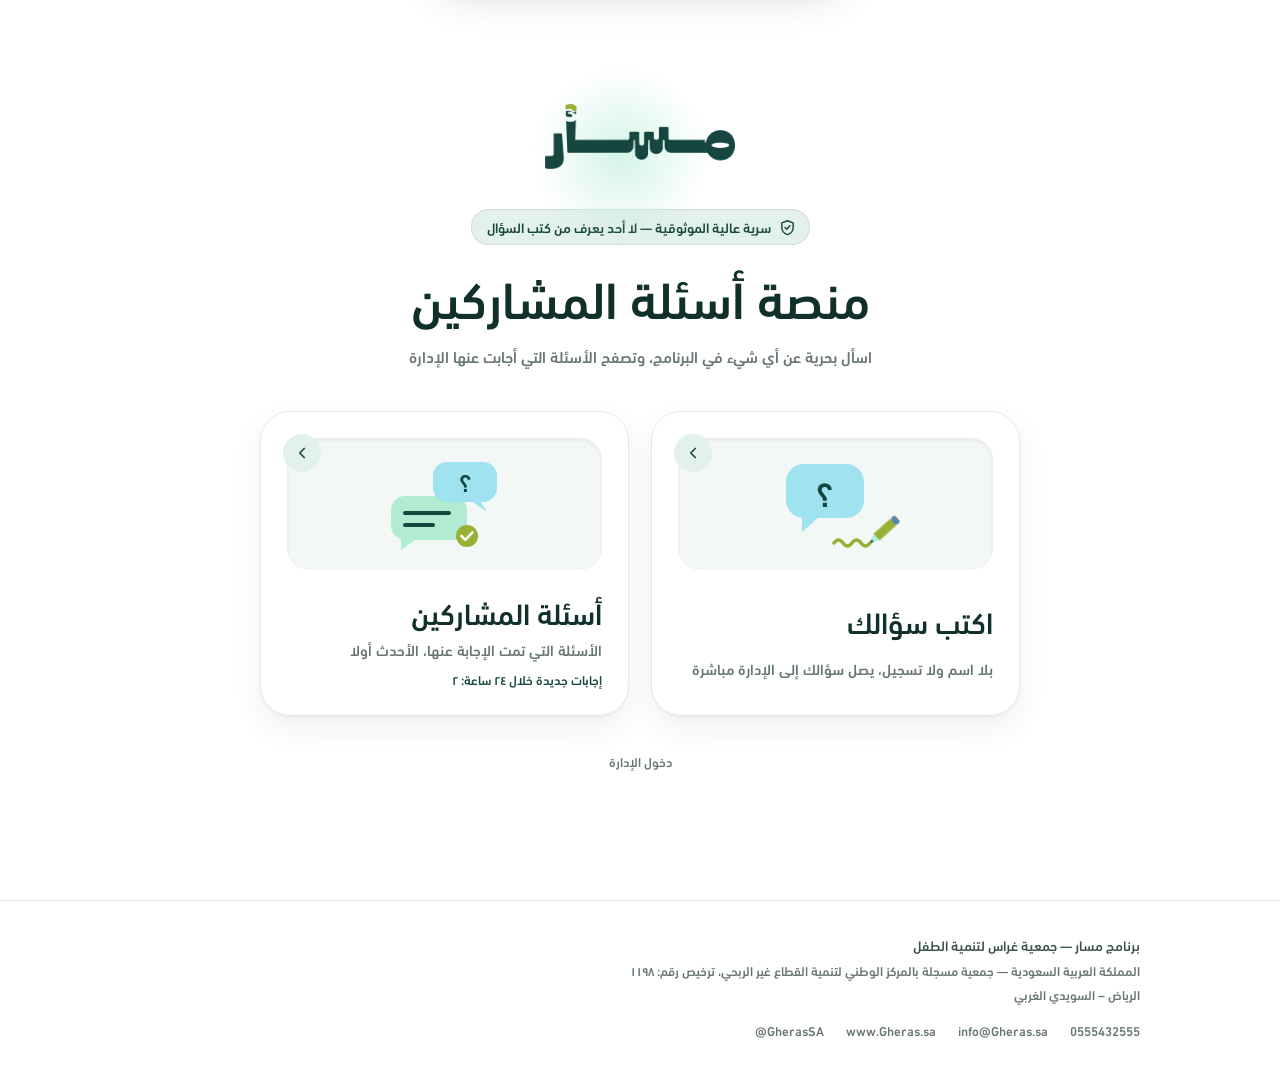
==== commit 269a2a56: "Masar: Masar logo in the sent notification; character closes eyes from the first typed letter Co-Aut" ====
--- a/masar/public/index.html
+++ b/masar/public/index.html
@@ -237,7 +237,7 @@
 
   <!-- إشعار «تم الإرسال» -->
   <div class="notif" id="notif" role="status" aria-live="polite">
-    <img src="assets/apple-touch-icon.png" alt="" width="40" height="40">
+    <span class="notif-logo"><img src="assets/logo.png" alt="مسار"></span>
     <div class="notif-t"><strong>منصة مسار</strong><span>تم الإرسال، وصل سؤالك دون اسم</span></div>
     <time>الآن</time>
   </div>
--- a/masar/public/styles.css
+++ b/masar/public/styles.css
@@ -1096,8 +1096,9 @@
   transform: translate(-50%, calc(-100% - 40px)); transition: transform .6s cubic-bezier(.34, 1.4, .64, 1);
 }
 .notif.show { transform: translate(-50%, 0); }
-.notif img { width: 40px; height: 40px; flex: none; border-radius: 11px; background: #FFFFFF; box-shadow: 0 0 0 1px var(--line-soft); }
-.notif.show img { animation: ding .7s .45s ease-in-out; }
+.notif-logo { width: 72px; height: 44px; flex: none; border-radius: 12px; display: grid; place-items: center; padding: 6px 8px; background: #FFFFFF; box-shadow: 0 0 0 1px var(--line-soft); }
+.notif-logo img { width: 100%; height: auto; }
+.notif.show .notif-logo { animation: ding .7s .45s ease-in-out; }
 @keyframes ding { 20% { transform: rotate(-12deg); } 40% { transform: rotate(10deg); } 60% { transform: rotate(-6deg); } 80% { transform: rotate(3deg); } }
 .notif-t { flex: 1; min-width: 0; display: grid; line-height: 1.45; }
 .notif-t strong { font-weight: 500; font-size: 15px; }
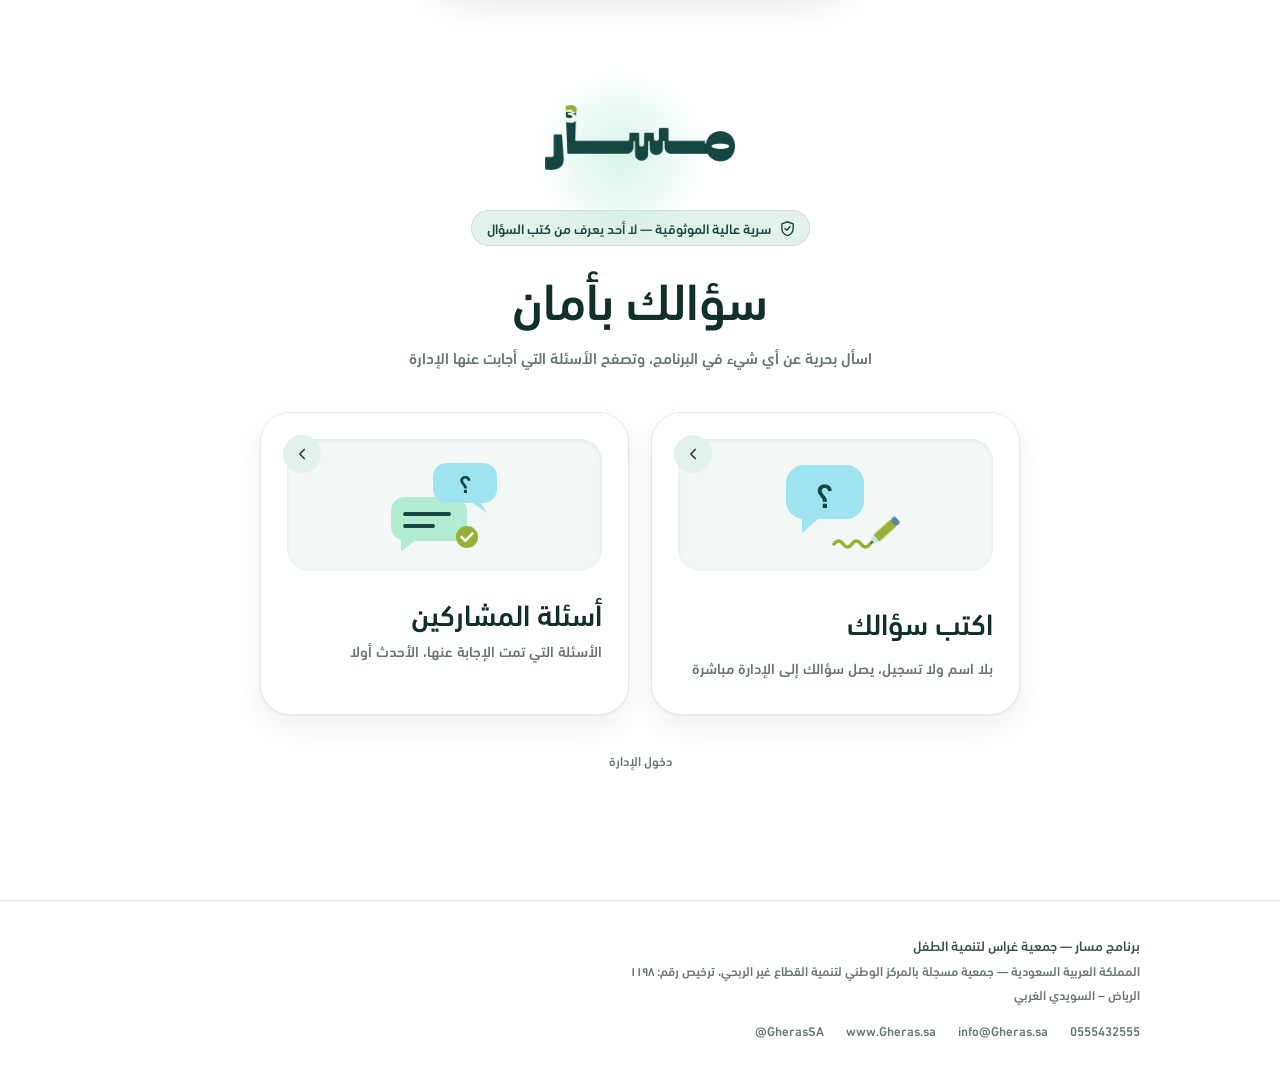
==== commit 076f76c7: "Masar: Masar logo as tab icon; home title becomes 'سؤالك بأمان' Co-Authored-By: Claude Opus 5.5 <nor" ====
--- a/masar/public/index.html
+++ b/masar/public/index.html
@@ -54,7 +54,7 @@
           <img class="logo-color" src="assets/logo.png" alt="مسار"><img class="logo-white" src="assets/logo-white.png" alt="" aria-hidden="true">
         </div>
         <p class="trust-badge"><svg viewBox="0 0 24 24" aria-hidden="true"><path d="M12 2.5 4 5.5v6c0 5 3.4 9 8 10.5 4.6-1.5 8-5.5 8-10.5v-6l-8-3Z"/><path d="m8.5 12 2.5 2.5 4.5-5"/></svg>سرية عالية الموثوقية — لا أحد يعرف من كتب السؤال</p>
-        <h1 class="stage-title">منصة أسئلة المشاركين</h1>
+        <h1 class="stage-title">سؤالك بأمان</h1>
         <p class="stage-sub">اسأل بحرية عن أي شيء في البرنامج، وتصفح الأسئلة التي أجابت عنها الإدارة</p>
 
         <div class="tiles">
--- a/masar/public/styles.css
+++ b/masar/public/styles.css
@@ -1104,3 +1104,7 @@
 .notif-t strong { font-weight: 500; font-size: 15px; }
 .notif-t span { font-size: 14px; color: var(--ink-2); }
 .notif time { align-self: flex-start; font-size: 12px; color: var(--muted); }
+
+/* زر إلغاء الاعتماد */
+.btn-ghost-line { background: transparent; color: var(--accent); box-shadow: inset 0 0 0 1.5px var(--line); }
+.btn-ghost-line:hover { box-shadow: inset 0 0 0 1.5px var(--accent); background: var(--well); }
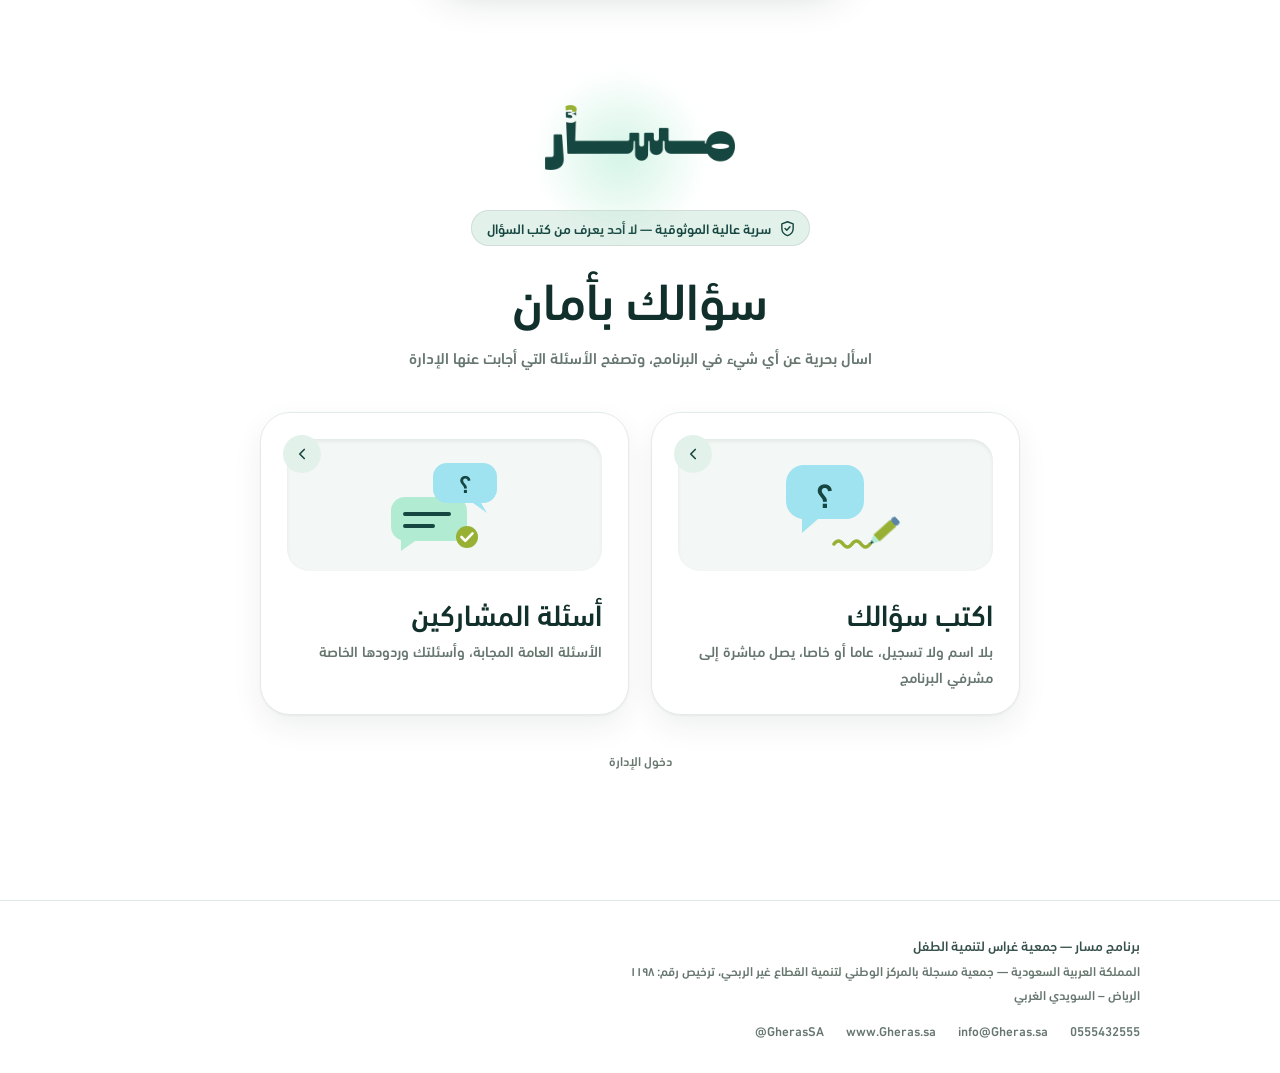
==== commit c0579bde: "Masar: public/private questions straight to supervisors, per-supervisor accounts, private replies vi" ====
--- a/masar/public/index.html
+++ b/masar/public/index.html
@@ -69,7 +69,7 @@
               </svg>
             </span>
             <span class="tile-title">اكتب سؤالك</span>
-            <span class="tile-sub">بلا اسم ولا تسجيل، يصل سؤالك إلى الإدارة مباشرة</span>
+            <span class="tile-sub">بلا اسم ولا تسجيل، عاما أو خاصا، يصل مباشرة إلى مشرفي البرنامج</span>
           </a>
           <a class="tile" href="#questions" id="tileList">
             <span class="tile-go" aria-hidden="true"><svg viewBox="0 0 24 24"><path d="M15 6l-6 6 6 6"/></svg></span>
@@ -83,7 +83,7 @@
               </svg>
             </span>
             <span class="tile-title">أسئلة المشاركين</span>
-            <span class="tile-sub">الأسئلة التي تمت الإجابة عنها، الأحدث أولا</span>
+            <span class="tile-sub">الأسئلة العامة المجابة، وأسئلتك وردودها الخاصة</span>
             <span class="tile-count" id="tileCount"></span>
           </a>
         </div>
@@ -98,7 +98,7 @@
           <div>
             <p class="eyebrow">اكتب سؤالك</p>
             <h1>اسأل بحرية</h1>
-            <p class="lead">سؤالك يصل إلى إدارة البرنامج دون أن يعرف أحد من أنت</p>
+            <p class="lead">سؤالك يصل إلى مشرفي البرنامج دون أن يعرف أحد من أنت</p>
           </div>
           <svg class="ic ic-ask hero-art" aria-hidden="true" viewBox="0 0 128 96">
           <g class="bubble"><path class="bub-q" d="M32 8h42a18 18 0 0 1 18 18v18a18 18 0 0 1-18 18H46L30 76V62a18 18 0 0 1-16-18V26A18 18 0 0 1 32 8Z"/>
@@ -115,8 +115,8 @@
             <ul>
               <li>لا نطلب اسمك ولا رقمك ولا بريدك، ولا يوجد تسجيل دخول.</li>
               <li>لا يحفظ مع السؤال أي شيء يدل عليك: لا جهاز ولا عنوان إنترنت ولا ملفات تعريف.</li>
-              <li>الإدارة نفسها ترى نص السؤال فقط، ولا تستطيع معرفة من كتبه.</li>
-              <li>لا ينشر السؤال إلا بعد مراجعته والإجابة عنه.</li>
+              <li>يقرأ سؤالك مشرفو البرنامج (مقدمو الحقيبة) فقط، ولا يستطيعون معرفة من كتبه.</li>
+              <li>السؤال العام لا ينشر إلا بإذن المشرف ومع رده، والسؤال الخاص لا ينشر أبدا.</li>
             </ul>
             <p class="tip">للحفاظ على سريتك: لا تكتب اسمك أو تفاصيل تدل عليك داخل السؤال.</p>
           </div>
@@ -147,10 +147,21 @@
             </div>
             <div class="field-foot"><p class="hint" id="askMsg" role="alert"></p><span class="counter" id="counter"></span></div>
           </div>
+          <fieldset class="vis" id="visBox">
+            <legend class="field-label">من يشوف سؤالك؟<span class="req">*</span></legend>
+            <div class="vis-cards">
+              <label class="vis-card"><input type="radio" name="visibility" value="عام">
+                <span class="vis-ic" aria-hidden="true"><svg viewBox="0 0 24 24"><circle cx="9" cy="8" r="3.2"/><path d="M3.5 19c.6-3.3 2.8-5 5.5-5s4.9 1.7 5.5 5"/><circle cx="17" cy="9" r="2.6"/><path d="M15.8 14.2c2.4-.3 4.3 1.1 4.8 4.3"/></svg></span>
+                <span class="vis-t"><strong>عام</strong><small>يشوفه المشرفون، وإذا وافق المشرف ينشر مع رده للجميع دون اسمك</small></span></label>
+              <label class="vis-card"><input type="radio" name="visibility" value="خاص">
+                <span class="vis-ic" aria-hidden="true"><svg viewBox="0 0 24 24"><rect x="5" y="10.5" width="14" height="10" rx="2.5"/><path d="M8.5 10.5V8a3.5 3.5 0 0 1 7 0v2.5"/><path d="M12 14.5v2.5"/></svg></span>
+                <span class="vis-t"><strong>خاص</strong><small>يشوفه المشرفون فقط، والرد يوصلك أنت وحدك برمز المتابعة</small></span></label>
+            </div>
+          </fieldset>
           <!-- حقل فخ للبرامج الآلية، لا يراه الإنسان -->
           <div class="hp" aria-hidden="true"><label for="website">اتركه فارغا</label><input id="website" tabindex="-1" autocomplete="off"></div>
           <div class="actions">
-            <p class="hint">يظهر سؤالك في «أسئلة المشاركين» بعد الإجابة عنه</p>
+            <p class="hint">بعد الإرسال تأخذ رمز متابعة تشوف به الرد</p>
             <button class="btn btn-primary btn-lg btn-icon" type="submit" id="sendBtn"><svg viewBox="0 0 24 24" aria-hidden="true"><path d="M20 4 9.5 14.5M20 4l-6.5 16-4-5.5L4 10.5 20 4Z"/></svg>إرسال السؤال</button>
           </div>
         </form>
@@ -162,9 +173,9 @@
       <div class="wrap step">
         <div class="step-hero">
           <div>
-            <p class="eyebrow">أسئلة المشاركين</p>
-            <h1>أسئلة وإجابات</h1>
-            <p class="lead" id="listLead">الأسئلة التي أجابت عنها إدارة البرنامج</p>
+            <p class="eyebrow" id="listEyebrow">أسئلة المشاركين</p>
+            <h1 id="listTitle">أسئلة وإجابات</h1>
+            <p class="lead" id="listLead">الأسئلة التي أجاب عنها مشرفو البرنامج</p>
           </div>
           <div class="axis-num" id="totalNum" aria-hidden="true"></div>
         </div>
@@ -172,8 +183,17 @@
         <div class="tabs" role="tablist" aria-label="تصنيف الأسئلة">
           <button class="tab" role="tab" id="tabRecent" aria-selected="true" aria-controls="listHost" data-tab="recent"><span class="tab-t">الأحدث<small>آخر ٢٤ ساعة</small></span><span class="tab-count hot" id="cRecent">٠</span></button>
           <button class="tab" role="tab" id="tabAll" aria-selected="false" aria-controls="listHost" data-tab="all"><span class="tab-t">كل الأسئلة المجابة<small>الأرشيف كاملا</small></span><span class="tab-count" id="cAll">٠</span></button>
-        </div>
-        <div class="search">
+          <button class="tab" role="tab" id="tabMine" aria-selected="false" aria-controls="listHost" data-tab="mine"><span class="tab-t">أسئلتي<small>وردودها الخاصة</small></span><span class="tab-count" id="cMine">٠</span></button>
+        </div>
+        <form class="ticket-add" id="ticketForm" hidden novalidate>
+          <label for="ticketInput">عندك رمز متابعة من جهاز آخر؟</label>
+          <div class="ticket-row">
+            <input class="input" id="ticketInput" dir="ltr" placeholder="ABCD-EFGH" autocomplete="off" autocapitalize="characters" spellcheck="false" maxlength="12">
+            <button class="btn btn-primary btn-sm" type="submit">إضافة</button>
+          </div>
+          <p class="hint" id="ticketMsg" role="alert"></p>
+        </form>
+        <div class="search" id="searchBox">
           <svg viewBox="0 0 24 24" aria-hidden="true"><circle cx="11" cy="11" r="6.5"/><path d="m20 20-4.2-4.2"/></svg>
           <input class="input" id="search" type="search" placeholder="ابحث في الأسئلة والإجابات" aria-label="بحث">
         </div>
@@ -189,13 +209,20 @@
           <circle cx="60" cy="60" r="54" fill="none" stroke-width="5"/>
           <path d="M38 62 L54 78 L84 46" fill="none" stroke-width="7" stroke-linecap="round" stroke-linejoin="round"/>
         </svg>
-        <p class="stage-kicker">وصل سؤالك</p>
+        <p class="stage-kicker" id="sentKicker">وصل سؤالك</p>
         <h1 class="stage-title">شكرا لك</h1>
-        <p class="stage-sub">ستراجعه الإدارة وتجيب عنه، ثم يظهر مع إجابته في «أسئلة المشاركين». لم يحفظ أي شيء يدل عليك.</p>
-        <p class="ref"></p>
-        <div style="display:flex;gap:12px;flex-wrap:wrap">
+        <p class="stage-sub" id="sentSub">وصل سؤالك إلى مشرفي البرنامج. لم يحفظ أي شيء يدل عليك.</p>
+        <div class="ticket-card" id="ticketCard" hidden>
+          <span class="ticket-label">رمز المتابعة</span>
+          <div class="ticket-row">
+            <bdi class="ticket-code" id="ticketCode" dir="ltr"></bdi>
+            <button class="btn btn-ghost-line btn-sm" id="copyTicket" type="button">نسخ</button>
+          </div>
+          <p class="ticket-note">محفوظ في هذا الجهاز، وتشوف به الرد في «أسئلتي». احفظه إذا تبي تشوف الرد من جهاز آخر، ولا تعطه لأحد.</p>
+        </div>
+        <div class="sent-actions">
+          <button class="btn btn-primary" id="toMineBtn" type="button">أسئلتي</button>
           <button class="btn btn-onstage" id="againBtn" type="button">سؤال آخر</button>
-          <button class="btn btn-onstage" id="toListBtn" type="button">أسئلة المشاركين</button>
         </div>
       </div>
     </section>
--- a/masar/public/styles.css
+++ b/masar/public/styles.css
@@ -1108,3 +1108,66 @@
 /* زر إلغاء الاعتماد */
 .btn-ghost-line { background: transparent; color: var(--accent); box-shadow: inset 0 0 0 1.5px var(--line); }
 .btn-ghost-line:hover { box-shadow: inset 0 0 0 1.5px var(--accent); background: var(--well); }
+
+/* ================================================================
+   عام أو خاص، ورمز المتابعة، وأسئلتي
+   ================================================================ */
+.vis { border: 0; margin: 22px 0 0; padding: 0; min-width: 0; }
+.vis legend { padding: 0; margin: 0 0 10px; }
+.vis-cards { display: grid; grid-template-columns: repeat(auto-fit, minmax(230px, 1fr)); gap: 12px; }
+.vis-card {
+  position: relative; display: flex; gap: 14px; align-items: flex-start; cursor: pointer;
+  background: var(--well); border: 1px solid var(--line-soft); border-radius: var(--radius-lg); padding: 16px;
+  transition: border-color .25s, box-shadow .3s, background-color .3s, transform .15s var(--ease);
+}
+.vis-card:hover { border-color: var(--line); transform: translateY(-1px); }
+.vis-card input { position: absolute; opacity: 0; pointer-events: none; }
+.vis-card:focus-within { outline: 3px solid var(--teal); outline-offset: 2px; }
+.vis-ic {
+  flex: none; width: 44px; height: 44px; border-radius: 14px; display: grid; place-items: center;
+  background: var(--surface); color: var(--muted); box-shadow: var(--knob);
+  transition: background-color .3s, color .3s, box-shadow .3s;
+}
+.vis-ic svg { width: 22px; height: 22px; fill: none; stroke: currentColor; stroke-width: 1.8; stroke-linecap: round; stroke-linejoin: round; }
+.vis-t { display: grid; gap: 2px; }
+.vis-t strong { font-weight: 500; font-size: 18px; }
+.vis-t small { font-size: 14px; color: var(--muted); line-height: 1.6; }
+.vis-card.checked { background: var(--sel-bg); border-color: var(--accent); box-shadow: var(--inset); transform: none; }
+.vis-card.checked .vis-ic { background: var(--accent); color: var(--accent-ink); box-shadow: var(--glow); animation: pop .35s var(--ease-out); }
+.vis.bad .vis-card { border-color: var(--danger); }
+
+.chip svg { width: 13px; height: 13px; fill: none; stroke: currentColor; stroke-width: 2; stroke-linecap: round; stroke-linejoin: round; }
+.chip.lock { background: rgba(91, 133, 167, .14); color: var(--blue); }
+.chip.muted { background: var(--well); color: var(--muted); }
+:root[data-theme="dark"] .chip.lock { color: var(--sky); }
+@media (prefers-color-scheme: dark) { :root:not([data-theme="light"]) .chip.lock { color: var(--sky); } }
+.qa-a.private { border-inline-start-color: var(--blue); }
+.lock-note { color: var(--blue); font-size: 13px; }
+.qa-a-time { margin-inline-start: auto; font-size: 12.5px; color: var(--muted); }
+.edit-note svg { width: 13px; height: 13px; vertical-align: -2px; fill: none; stroke: currentColor; stroke-width: 2; stroke-linecap: round; stroke-linejoin: round; }
+.adm-card.is-private { border-inline-start: 4px solid var(--blue); }
+.adm-card .q-edit { min-height: 84px; }
+.type-filter { margin: 0 0 12px; }
+
+/* أسئلتي */
+.qa.mine.fresh { box-shadow: 0 0 0 2px var(--olive), var(--raise); }
+.mine-foot { display: flex; flex-wrap: wrap; gap: 8px 16px; justify-content: space-between; align-items: center; margin-top: 14px; font-size: 13px; color: var(--muted); }
+.mine-foot bdi { color: var(--ink-2); letter-spacing: .06em; }
+.link-btn { border: 0; background: none; padding: 4px 0; color: var(--muted); font-size: 13px; cursor: pointer; text-decoration: underline; text-underline-offset: 3px; }
+.link-btn:hover { color: var(--danger); }
+.mine-missing { text-align: center; }
+.ticket-add { display: grid; gap: 8px; margin: 0 0 18px; padding: 16px 18px; border-radius: var(--radius-lg); background: var(--well); box-shadow: var(--inset); }
+.ticket-add label { font-size: 15px; color: var(--ink-2); }
+.ticket-row { display: flex; gap: 10px; align-items: center; }
+.ticket-row .input { flex: 1; min-width: 0; letter-spacing: .08em; text-transform: uppercase; }
+.ticket-add .hint:empty { display: none; }
+
+/* بطاقة رمز المتابعة بعد الإرسال */
+.ticket-card {
+  width: min(460px, 100%); margin: 22px 0 0; padding: 18px 20px; border-radius: 22px;
+  background: var(--surface); border: 1px solid var(--line-soft); box-shadow: var(--raise); display: grid; gap: 8px;
+}
+.ticket-label { font-size: 14px; color: var(--muted); }
+.ticket-code { flex: 1; font-size: clamp(26px, 6vw, 32px); letter-spacing: .12em; color: var(--accent); font-variant-numeric: tabular-nums; }
+.ticket-note { margin: 0; font-size: 13.5px; line-height: 1.7; color: var(--muted); }
+.sent-actions { display: flex; gap: 12px; flex-wrap: wrap; margin-top: 24px; }
